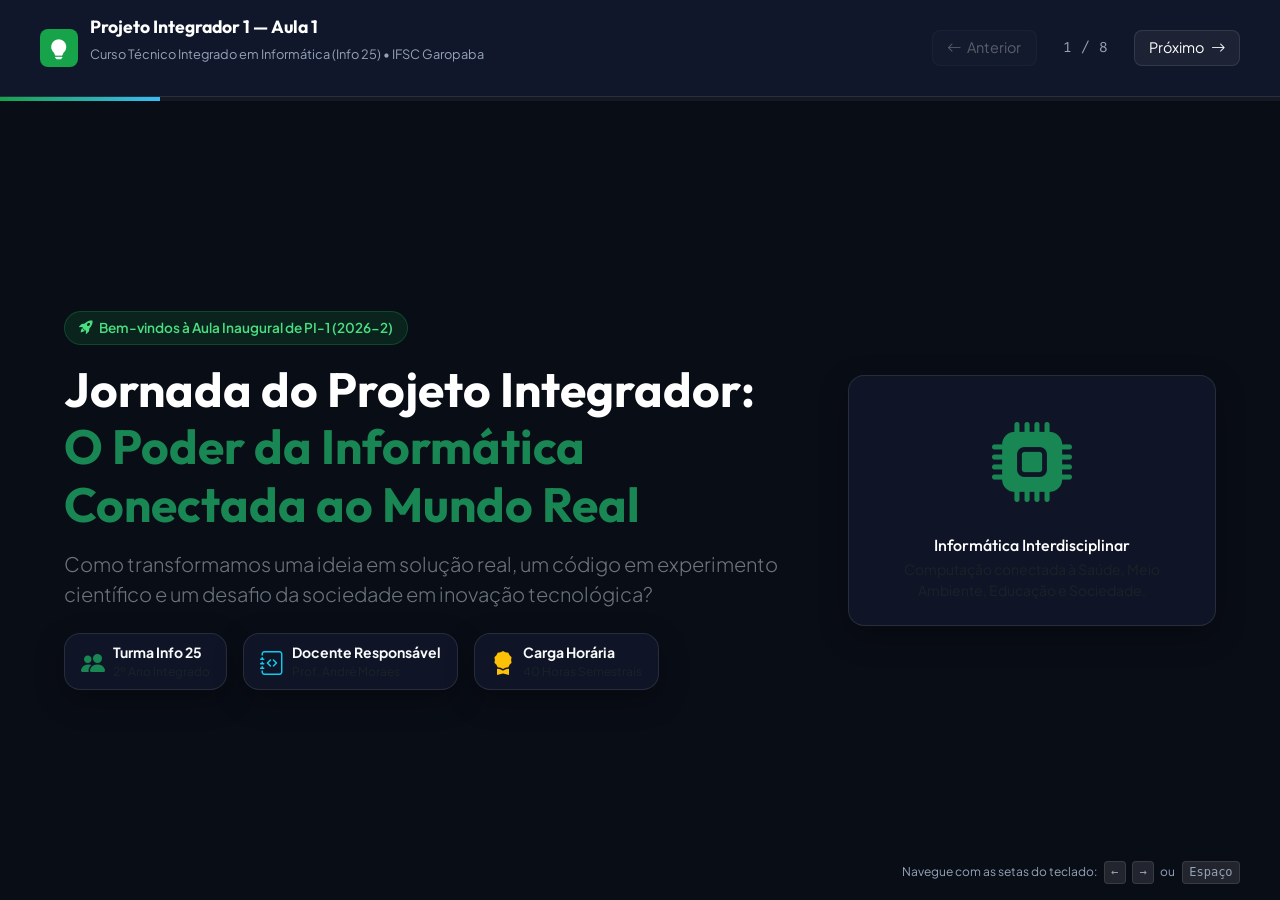
==== 2026-2/aula-1-introducao-pi1/index.html @ a05c40b2 "Adiciona slides interativos em HTML para a Aula 1 de Projeto Integrador 1 (Visão Geral -> Afunilamen" ====
<!DOCTYPE html>
<html lang="pt-BR">

<head>
  <meta charset="UTF-8">
  <meta name="viewport" content="width=device-width, initial-scale=1.0">
  <title>Aula 1: Jornada do Projeto Integrador 1 — Técnico em Informática (IFSC Garopaba)</title>

  <!-- Google Fonts -->
  <link rel="preconnect" href="https://fonts.googleapis.com">
  <link rel="preconnect" href="https://fonts.gstatic.com" crossorigin>
  <link href="https://fonts.googleapis.com/css2?family=Outfit:wght@400;500;600;700;800&family=Plus+Jakarta+Sans:wght@400;500;600;700&family=Fira+Code:wght@400;500;600&display=swap" rel="stylesheet">

  <!-- Bootstrap 5 CSS & Bootstrap Icons CDN -->
  <link href="https://cdn.jsdelivr.net/npm/bootstrap@5.3.3/dist/css/bootstrap.min.css" rel="stylesheet">
  <link rel="stylesheet" href="https://cdn.jsdelivr.net/npm/bootstrap-icons@1.11.3/font/bootstrap-icons.min.css">

  <style>
    :root {
      --ifsc-green: #16a34a;
      --ifsc-green-dark: #15803d;
      --bg-dark: #090d16;
      --bg-card: #131b2e;
      --bg-card-hover: #1c2742;
      --text-main: #f8fafc;
      --text-muted: #94a3b8;
      --border-color: rgba(255, 255, 255, 0.1);
      --accent-blue: #38bdf8;
      --accent-purple: #a855f7;
      --accent-amber: #f59e0b;
      --accent-emerald: #10b981;
      --accent-rose: #f43f5e;
      --radius-lg: 16px;
      --radius-md: 10px;
    }

    * {
      box-sizing: border-box;
      margin: 0;
      padding: 0;
    }

    body {
      font-family: 'Plus Jakarta Sans', sans-serif;
      background-color: var(--bg-dark);
      color: var(--text-main);
      overflow: hidden;
      height: 100vh;
      width: 100vw;
    }

    .font-outfit {
      font-family: 'Outfit', sans-serif;
    }

    .font-code {
      font-family: 'Fira Code', monospace;
    }

    .deck-container {
      position: relative;
      width: 100%;
      height: 100vh;
      display: flex;
      flex-direction: column;
    }

    /* HEADER FIXO */
    .app-header {
      display: flex;
      justify-content: space-between;
      align-items: center;
      padding: 1rem 2.5rem;
      background: rgba(19, 27, 46, 0.85);
      backdrop-filter: blur(12px);
      border-bottom: 1px solid var(--border-color);
      z-index: 100;
    }

    .brand-logo {
      display: flex;
      align-items: center;
      gap: 0.75rem;
    }

    .brand-logo .logo-icon {
      width: 38px;
      height: 38px;
      background: var(--ifsc-green);
      color: white;
      border-radius: 8px;
      display: flex;
      align-items: center;
      justify-content: center;
      font-size: 1.25rem;
    }

    .brand-title {
      font-size: 1.1rem;
      font-weight: 700;
      color: white;
    }

    .brand-subtitle {
      font-size: 0.8rem;
      color: var(--text-muted);
    }

    .deck-controls {
      display: flex;
      align-items: center;
      gap: 1rem;
    }

    .btn-nav {
      background: rgba(255, 255, 255, 0.05);
      border: 1px solid var(--border-color);
      color: white;
      padding: 0.4rem 0.9rem;
      border-radius: 8px;
      cursor: pointer;
      transition: all 0.2s ease;
      display: flex;
      align-items: center;
      gap: 0.4rem;
      font-size: 0.9rem;
    }

    .btn-nav:hover:not(:disabled) {
      background: var(--ifsc-green);
      border-color: var(--ifsc-green);
    }

    .btn-nav:disabled {
      opacity: 0.3;
      cursor: not-allowed;
    }

    .slide-counter {
      font-size: 0.9rem;
      color: var(--text-muted);
      min-width: 65px;
      text-align: center;
    }

    /* BARRA DE PROGRESSO */
    .progress-bar-container {
      width: 100%;
      height: 4px;
      background: rgba(255, 255, 255, 0.05);
    }

    .progress-bar-fill {
      height: 100%;
      background: linear-gradient(90deg, var(--ifsc-green), var(--accent-blue));
      width: 0%;
      transition: width 0.3s ease;
    }

    /* ÁREA DE SLIDES */
    .slides-wrapper {
      flex: 1;
      position: relative;
      overflow: hidden;
    }

    .slide {
      position: absolute;
      top: 0;
      left: 0;
      width: 100%;
      height: 100%;
      opacity: 0;
      visibility: hidden;
      transition: all 0.4s ease;
      transform: translateX(30px);
      padding: 2rem 4rem;
      display: flex;
      flex-direction: column;
      justify-content: center;
      overflow-y: auto;
    }

    .slide.active {
      opacity: 1;
      visibility: visible;
      transform: translateX(0);
    }

    /* CARDS & GLASSMORPHISM */
    .glass-card {
      background: rgba(19, 27, 46, 0.7);
      border: 1px solid var(--border-color);
      border-radius: var(--radius-lg);
      padding: 1.75rem;
      backdrop-filter: blur(10px);
      box-shadow: 0 10px 30px rgba(0, 0, 0, 0.3);
      transition: all 0.3s ease;
    }

    .glass-card:hover {
      border-color: rgba(255, 255, 255, 0.2);
      transform: translateY(-2px);
    }

    .badge-custom {
      background: rgba(22, 163, 74, 0.15);
      border: 1px solid rgba(22, 163, 74, 0.3);
      color: #4ade80;
      padding: 0.35rem 0.85rem;
      border-radius: 50px;
      font-size: 0.85rem;
      font-weight: 600;
      display: inline-flex;
      align-items: center;
      gap: 0.4rem;
    }

    /* ESTILOS DE INTERDISCIPLINARIDADE */
    .inter-card {
      border-left: 4px solid var(--accent-blue);
      background: var(--bg-card);
      border-radius: var(--radius-md);
      padding: 1.25rem;
      height: 100%;
    }

    .inter-card-health { border-left-color: var(--accent-rose); }
    .inter-card-agro { border-left-color: var(--accent-emerald); }
    .inter-card-games { border-left-color: var(--accent-purple); }
    .inter-card-cities { border-left-color: var(--accent-amber); }
    .inter-card-edu { border-left-color: var(--accent-blue); }

    /* TIMELINE DE PIPELINE */
    .pipeline-step {
      background: var(--bg-card);
      border: 1px solid var(--border-color);
      border-radius: var(--radius-md);
      padding: 1.25rem;
      position: relative;
      height: 100%;
    }

    .pipeline-number {
      width: 32px;
      height: 32px;
      border-radius: 50%;
      background: var(--ifsc-green);
      color: white;
      font-weight: 700;
      display: flex;
      align-items: center;
      justify-content: center;
      margin-bottom: 0.75rem;
    }

    /* FOOTER TECLADO */
    .keyboard-hint {
      position: absolute;
      bottom: 1rem;
      right: 2.5rem;
      font-size: 0.75rem;
      color: var(--text-muted);
      display: flex;
      align-items: center;
      gap: 0.4rem;
      z-index: 10;
    }

    .key-badge {
      background: rgba(255, 255, 255, 0.1);
      border: 1px solid var(--border-color);
      padding: 0.1rem 0.4rem;
      border-radius: 4px;
      font-family: monospace;
    }
  </style>
</head>

<body>

  <div class="deck-container">

    <!-- CABEÇALHO FIXO -->
    <header class="app-header">
      <div class="brand-logo">
        <div class="logo-icon">
          <i class="bi bi-lightbulb-fill"></i>
        </div>
        <div>
          <h1 class="brand-title font-outfit">Projeto Integrador 1 — Aula 1</h1>
          <p class="brand-subtitle">Curso Técnico Integrado em Informática (Info 25) • IFSC Garopaba</p>
        </div>
      </div>

      <div class="deck-controls">
        <button class="btn-nav" id="btn-prev" onclick="prevSlide()" disabled>
          <i class="bi bi-arrow-left"></i> Anterior
        </button>
        <span class="slide-counter font-code" id="slide-counter">1 / 8</span>
        <button class="btn-nav" id="btn-next" onclick="nextSlide()">
          Próximo <i class="bi bi-arrow-right"></i>
        </button>
      </div>
    </header>

    <!-- BARRA DE PROGRESSO DA APRESENTAÇÃO -->
    <div class="progress-bar-container">
      <div class="progress-bar-fill" id="progress-bar"></div>
    </div>

    <!-- ÁREA DE CONTEÚDO DOS SLIDES -->
    <main class="slides-wrapper">

      <!-- SLIDE 1: CAPA & VISÃO INSPIRADORA -->
      <section class="slide active" id="slide-1">
        <div class="row align-items-center">
          <div class="col-lg-8">
            <span class="badge-custom mb-3">
              <i class="bi bi-rocket-takeoff-fill"></i> Bem-vindos à Aula Inaugural de PI-1 (2026-2)
            </span>
            <h2 class="display-5 fw-bold font-outfit text-white mb-3">
              Jornada do Projeto Integrador: <br>
              <span class="text-success">O Poder da Informática Conectada ao Mundo Real</span>
            </h2>
            <p class="lead text-secondary mb-4">
              Como transformamos uma ideia em solução real, um código em experimento científico e um desafio da sociedade em inovação tecnológica?
            </p>

            <div class="d-flex gap-3 flex-wrap">
              <div class="glass-card py-2 px-3 d-flex align-items-center gap-2">
                <i class="bi bi-people-fill text-success fs-4"></i>
                <div>
                  <div class="fw-bold small">Turma Info 25</div>
                  <div class="text-muted extra-small" style="font-size: 0.75rem;">2º Ano Integrado</div>
                </div>
              </div>
              <div class="glass-card py-2 px-3 d-flex align-items-center gap-2">
                <i class="bi bi-journal-code text-info fs-4"></i>
                <div>
                  <div class="fw-bold small">Docente Responsável</div>
                  <div class="text-muted extra-small" style="font-size: 0.75rem;">Prof. André Moraes</div>
                </div>
              </div>
              <div class="glass-card py-2 px-3 d-flex align-items-center gap-2">
                <i class="bi bi-award-fill text-warning fs-4"></i>
                <div>
                  <div class="fw-bold small">Carga Horária</div>
                  <div class="text-muted extra-small" style="font-size: 0.75rem;">40 Horas Semestrais</div>
                </div>
              </div>
            </div>
          </div>
          <div class="col-lg-4 text-center d-none d-lg-block">
            <div class="glass-card p-4 text-center">
              <i class="bi bi-cpu-fill text-success" style="font-size: 5rem;"></i>
              <h3 class="h6 font-outfit text-white mt-3 mb-1">Informática Interdisciplinar</h3>
              <p class="text-muted small mb-0">Computação conectada à Saúde, Meio Ambiente, Educação e Sociedade.</p>
            </div>
          </div>
        </div>
      </section>

      <!-- SLIDE 2: O MAPA DA MINA (VISÃO GERAL PANORÂMICA) -->
      <section class="slide" id="slide-2">
        <div class="mb-4">
          <span class="badge-custom mb-2">
            <i class="bi bi-map-fill"></i> Visão Panorâmica do Semestre
          </span>
          <h2 class="h3 fw-bold font-outfit text-white">O Mapa da Mina: As 4 Etapas da Nossa Jornada</h2>
          <p class="text-secondary small">Uma visão geral de como seu projeto nascerá, evoluirá e será apresentado ao final do semestre.</p>
        </div>

        <div class="row g-3">
          <div class="col-md-3">
            <div class="pipeline-step">
              <div class="pipeline-number">1</div>
              <h3 class="h6 font-outfit text-success fw-bold">Problema \& Ideia</h3>
              <p class="text-secondary extra-small mb-0" style="font-size: 0.8rem;">
                Identificar uma dor real da sociedade ou comunidade. Formular a pergunta de pesquisa e o Diário de Bordo.
              </p>
            </div>
          </div>
          <div class="col-md-3">
            <div class="pipeline-step">
              <div class="pipeline-number" style="background: var(--accent-blue);">2</div>
              <h3 class="h6 font-outfit text-info fw-bold">Planejamento \& Prototipação</h3>
              <p class="text-secondary extra-small mb-0" style="font-size: 0.8rem;">
                Criar a EAP (WBS), cronograma no Gantt, quadro Kanban (Trello/GitHub) e desenhar as telas no Figma.
              </p>
            </div>
          </div>
          <div class="col-md-3">
            <div class="pipeline-step">
              <div class="pipeline-number" style="background: var(--accent-purple);">3</div>
              <h3 class="h6 font-outfit text-purple fw-bold" style="color: var(--accent-purple);">Código \& Versionamento</h3>
              <p class="text-secondary extra-small mb-0" style="font-size: 0.8rem;">
                Codificar com Git e GitHub em equipe, versionando a produção e publicando a página no GitHub Pages.
              </p>
            </div>
          </div>
          <div class="col-md-3">
            <div class="pipeline-step">
              <div class="pipeline-number" style="background: var(--accent-amber);">4</div>
              <h3 class="h6 font-outfit text-warning fw-bold">Experimento \& Artigo SBC</h3>
              <p class="text-secondary extra-small mb-0" style="font-size: 0.8rem;">
                Executar testes empíricos, tabular dados, escrever o Artigo Científico e submeter ao evento acadêmico (SEPE).
              </p>
            </div>
          </div>
        </div>
      </section>

      <!-- SLIDE 3: O SUPERPODER DA INFORMÁTICA (CONEXÃO INTERDISCIPLINAR LÚDICA) -->
      <section class="slide" id="slide-3">
        <div class="mb-3">
          <span class="badge-custom mb-2">
            <i class="bi bi-controller"></i> Conexões Interdisciplinares
          </span>
          <h2 class="h3 fw-bold font-outfit text-white">O "Superpoder" da Informática: Conectando Áreas</h2>
          <p class="text-secondary small">A informática não existe isolada. Ela é o motor que resolve problemas em todas as ciências!</p>
        </div>

        <div class="row g-3">
          <div class="col-md-4">
            <div class="inter-card inter-card-health">
              <div class="d-flex align-items-center gap-2 mb-2">
                <i class="bi bi-heart-pulse-fill text-danger fs-4"></i>
                <h3 class="h6 font-outfit fw-bold text-white mb-0">TI + Saúde \& Medicina</h3>
              </div>
              <p class="text-secondary extra-small mb-0" style="font-size: 0.8rem;">
                Algoritmos que detectam sintomas, relógios inteligentes monitorando batimentos e plataformas de auxílio a pacientes.
              </p>
            </div>
          </div>

          <div class="col-md-4">
            <div class="inter-card inter-card-agro">
              <div class="d-flex align-items-center gap-2 mb-2">
                <i class="bi bi-tree-fill text-success fs-4"></i>
                <h3 class="h6 font-outfit fw-bold text-white mb-0">TI + Meio Ambiente \& Agro</h3>
              </div>
              <p class="text-secondary extra-small mb-0" style="font-size: 0.8rem;">
                Sensores de umidade no solo, monitoramento de queimadas por satélite e irrigação automatizada em hortas comunitárias.
              </p>
            </div>
          </div>

          <div class="col-md-4">
            <div class="inter-card inter-card-games">
              <div class="d-flex align-items-center gap-2 mb-2">
                <i class="bi bi-palette-fill text-purple fs-4" style="color: var(--accent-purple);"></i>
                <h3 class="h6 font-outfit fw-bold text-white mb-0">TI + Arte, Jogos \& Cultura</h3>
              </div>
              <p class="text-secondary extra-small mb-0" style="font-size: 0.8rem;">
                Jogos educativos sobre história local, geradores de música procedural e museus virtuais com realidade aumentada.
              </p>
            </div>
          </div>

          <div class="col-md-6">
            <div class="inter-card inter-card-cities">
              <div class="d-flex align-items-center gap-2 mb-2">
                <i class="bi bi-buildings-fill text-warning fs-4"></i>
                <h3 class="h6 font-outfit fw-bold text-white mb-0">TI + Cidades Inteligentes \& Mobilidade</h3>
              </div>
              <p class="text-secondary extra-small mb-0" style="font-size: 0.8rem;">
                Monitoramento de linhas de ônibus em tempo real, rotas otimizadas para coleta de lixo e gestão inteligente de trânsito.
              </p>
            </div>
          </div>

          <div class="col-md-6">
            <div class="inter-card inter-card-edu">
              <div class="d-flex align-items-center gap-2 mb-2">
                <i class="bi bi-person-wheelchair text-info fs-4"></i>
                <h3 class="h6 font-outfit fw-bold text-white mb-0">TI + Inclusão Social \& Acessibilidade</h3>
              </div>
              <p class="text-secondary extra-small mb-0" style="font-size: 0.8rem;">
                Tecnologias assistivas para pessoas com deficiência visual/auditiva, leitor de telas inteligentes e teclados adaptados.
              </p>
            </div>
          </div>
        </div>
      </section>

      <!-- SLIDE 4: AFUNILANDO: O QUE É UM PROJETO? -->
      <section class="slide" id="slide-4">
        <div class="mb-4">
          <span class="badge-custom mb-2">
            <i class="bi bi-funnel-fill"></i> Afunilando Conceitos
          </span>
          <h2 class="h3 fw-bold font-outfit text-white">O que é um "Projeto" de Fato?</h2>
          <p class="text-secondary small">A diferença entre "fazer uma gambiarra rápida" e construir Engenharia com Método Científico.</p>
        </div>

        <div class="row g-4">
          <div class="col-md-6">
            <div class="glass-card border-danger h-100">
              <div class="d-flex align-items-center gap-2 text-danger mb-3">
                <i class="bi bi-x-circle-fill fs-3"></i>
                <h3 class="h6 font-outfit fw-bold mb-0">O que NÃO é um Projeto de PI-1:</h3>
              </div>
              <ul class="text-secondary small ps-3 mb-0">
                <li class="mb-2">Apenas escrever linhas de código sem saber para quem serve.</li>
                <li class="mb-2">Começar a programar no primeiro dia sem planejamento visual.</li>
                <li class="mb-2">Guardar o código apenas no pendrive pessoal sem versionamento.</li>
                <li class="mb-0">Não testar com pessoas nem registrar resultados empíricos.</li>
              </ul>
            </div>
          </div>

          <div class="col-md-6">
            <div class="glass-card border-success h-100">
              <div class="d-flex align-items-center gap-2 text-success mb-3">
                <i class="bi bi-check-circle-fill fs-3"></i>
                <h3 class="h6 font-outfit fw-bold mb-0">O que É um Projeto Integrador Completo:</h3>
              </div>
              <ul class="text-secondary small ps-3 mb-0">
                <li class="mb-2">Resolver um <strong>problema real e identificado</strong> da sociedade.</li>
                <li class="mb-2">Desenhar a arquitetura, prototipar telas e planejar no Kanban.</li>
                <li class="mb-2">Versionar em equipe no Git/GitHub com histórico transparente.</li>
                <li class="mb-0">Medir os resultados, redigir o Artigo Científico e publicar no SEPE!</li>
              </ul>
            </div>
          </div>
        </div>
      </section>

      <!-- SLIDE 5: OS 4 PILARES DO NOSSO SEMESTRE -->
      <section class="slide" id="slide-5">
        <div class="mb-3">
          <span class="badge-custom mb-2">
            <i class="bi bi-columns-gap"></i> Estrutura da UC
          </span>
          <h2 class="h3 fw-bold font-outfit text-white">Os 4 Pilares da Disciplina de PI-1</h2>
          <p class="text-secondary small">Nossa fórmula para conduzir os trabalhos do início ao fim com tranquilidade.</p>
        </div>

        <div class="row g-3">
          <div class="col-md-6">
            <div class="glass-card d-flex gap-3">
              <div class="p-3 bg-success bg-opacity-20 rounded-3 text-success fs-3 d-flex align-items-center justify-content-center" style="width: 54px; height: 54px;">
                <i class="bi bi-journal-bookmark-fill"></i>
              </div>
              <div>
                <h3 class="h6 font-outfit text-white fw-bold mb-1">Pilar 1: Gestão \& Método Científico</h3>
                <p class="text-secondary extra-small mb-0" style="font-size: 0.8rem;">
                  Formulação da pergunta-problema, hipóteses, diário de bordo digital e registro sistemático das produções.
                </p>
              </div>
            </div>
          </div>

          <div class="col-md-6">
            <div class="glass-card d-flex gap-3">
              <div class="p-3 bg-info bg-opacity-20 rounded-3 text-info fs-3 d-flex align-items-center justify-content-center" style="width: 54px; height: 54px;">
                <i class="bi bi-diagram-3-fill"></i>
              </div>
              <div>
                <h3 class="h6 font-outfit text-white fw-bold mb-1">Pilar 2: Planejamento \& Modelagem Visual</h3>
                <p class="text-secondary extra-small mb-0" style="font-size: 0.8rem;">
                  WBS/EAP, cronograma no Gantt, quadro Kanban no GitHub Projects e prototipação de wireframes no Figma.
                </p>
              </div>
            </div>
          </div>

          <div class="col-md-6">
            <div class="glass-card d-flex gap-3">
              <div class="p-3 bg-purple bg-opacity-20 rounded-3 text-purple fs-3 d-flex align-items-center justify-content-center" style="width: 54px; height: 54px; color: var(--accent-purple);">
                <i class="bi bi-git"></i>
              </div>
              <div>
                <h3 class="h6 font-outfit text-white fw-bold mb-1">Pilar 3: Versionamento \& Controle de Código</h3>
                <p class="text-secondary extra-small mb-0" style="font-size: 0.8rem;">
                  Git fundamental, fluxo de branches em equipe, repositório no GitHub e publicação viva no GitHub Pages.
                </p>
              </div>
            </div>
          </div>

          <div class="col-md-6">
            <div class="glass-card d-flex gap-3">
              <div class="p-3 bg-warning bg-opacity-20 rounded-3 text-warning fs-3 d-flex align-items-center justify-content-center" style="width: 54px; height: 54px;">
                <i class="bi bi-file-earmark-pdf-fill"></i>
              </div>
              <div>
                <h3 class="h6 font-outfit text-white fw-bold mb-1">Pilar 4: Checkpoints \& Artigo Científico</h3>
                <p class="text-secondary extra-small mb-0" style="font-size: 0.8rem;">
                  Desenvolvimento por checkpoints (1, 2 e 3), testes empíricos, escrita no modelo SBC/IFSC e submissão ao SEPE.
                </p>
              </div>
            </div>
          </div>
        </div>
      </section>

      <!-- SLIDE 6: A ARTE DE IDENTIFICAR UM BOM PROBLEMA -->
      <section class="slide" id="slide-6">
        <div class="mb-4">
          <span class="badge-custom mb-2">
            <i class="bi bi-search"></i> Primeiro Conceito Prático
          </span>
          <h2 class="h3 fw-bold font-outfit text-white">A Arte de Identificar um Bom Problema Real</h2>
          <p class="text-secondary small">Como transformar uma insatisfação do dia a dia em um projeto de tecnologia significativo?</p>
        </div>

        <div class="row g-4 align-items-center">
          <div class="col-md-7">
            <div class="glass-card">
              <h3 class="h6 font-outfit text-success fw-bold mb-3">A Fórmula da Pergunta-Problema:</h3>
              <div class="p-3 rounded-3 mb-3 font-code text-info" style="background: rgba(0,0,0,0.5); font-size: 0.85rem;">
                "Como a <span class="text-warning">[SOLUÇÃO TECNOLÓGICA]</span> pode ajudar <span class="text-success">[PÚBLICO-ALVO]</span> a resolver <span class="text-rose" style="color: var(--accent-rose);">[PROBLEMA ESPECÍFICO]</span> no contexto de <span class="text-white">[CIDADE / ESCOLA / ÁREA]</span>?"
              </div>
              
              <h4 class="h6 font-outfit text-white fw-bold mb-2">Exemplo Prático:</h4>
              <p class="text-secondary small mb-0">
                <em>"Como uma <strong>planta web interativa de reciclagem</strong> pode ajudar <strong>moradores de Garopaba</strong> a descartar <strong>lixo eletrônico corretamente</strong> nas associações do município?"</em>
              </p>
            </div>
          </div>

          <div class="col-md-5">
            <div class="glass-card">
              <h3 class="h6 font-outfit text-warning fw-bold mb-2">Perguntas de Filtro:</h3>
              <ul class="text-secondary extra-small ps-3 mb-0" style="font-size: 0.8rem;">
                <li class="mb-2">O problema realmente afeta pessoas reais?</li>
                <li class="mb-2">É viável desenvolver um protótipo durante o semestre?</li>
                <li class="mb-2">Conseguimos testar o protótipo com os usuários?</li>
                <li class="mb-0">Dá para extrair dados e escrever um artigo sobre isso?</li>
              </ul>
            </div>
          </div>
        </div>
      </section>

      <!-- SLIDE 7: FERRAMENTAS DA NOSSA JORNADA -->
      <section class="slide" id="slide-7">
        <div class="mb-4">
          <span class="badge-custom mb-2">
            <i class="bi bi-tools"></i> Nosso Kit de Ferramentas
          </span>
          <h2 class="h3 fw-bold font-outfit text-white">Nosso "Kit de Sobrevivência" Tecnológico</h2>
          <p class="text-secondary small">As ferramentas profissionais que usaremos ao longo de todo o semestre.</p>
        </div>

        <div class="row g-3">
          <div class="col-md-3">
            <div class="glass-card text-center p-3">
              <i class="bi bi-github text-white display-5 mb-2"></i>
              <h3 class="h6 font-outfit text-white fw-bold">GitHub \& Projects</h3>
              <p class="text-secondary extra-small mb-0" style="font-size: 0.78rem;">
                Repositório oficial da equipe, histórico de código e quadro Kanban de tarefas.
              </p>
            </div>
          </div>

          <div class="col-md-3">
            <div class="glass-card text-center p-3">
              <i class="bi bi-file-earmark-tex-fill text-info display-5 mb-2"></i>
              <h3 class="h6 font-outfit text-white fw-bold">Overleaf (LaTeX)</h3>
              <p class="text-secondary extra-small mb-0" style="font-size: 0.78rem;">
                Editor online em nuvem para escrita do Artigo Científico no padrão oficial da SBC.
              </p>
            </div>
          </div>

          <div class="col-md-3">
            <div class="glass-card text-center p-3">
              <i class="bi bi-kanban-fill text-warning display-5 mb-2"></i>
              <h3 class="h6 font-outfit text-white fw-bold">Figma / Wireframes</h3>
              <p class="text-secondary extra-small mb-0" style="font-size: 0.78rem;">
                Ferramenta para prototipação visual de telas e experiência do usuário (UI/UX).
              </p>
            </div>
          </div>

          <div class="col-md-3">
            <div class="glass-card text-center p-3">
              <i class="bi bi-journal-text text-success display-5 mb-2"></i>
              <h3 class="h6 font-outfit text-white fw-bold">Diário de Bordo</h3>
              <p class="text-secondary extra-small mb-0" style="font-size: 0.78rem;">
                Registro semanal das reuniões, decisões da equipe e avanços no projeto.
              </p>
            </div>
          </div>
        </div>
      </section>

      <!-- SLIDE 8: PRIMEIRO DESAFIO PRÁTICO (DINÂMICA DA AULA) -->
      <section class="slide" id="slide-8">
        <div class="mb-4 text-center">
          <span class="badge-custom mb-2">
            <i class="bi bi-flag-fill"></i> Atividade Prática da Aula 1
          </span>
          <h2 class="h3 fw-bold font-outfit text-white">Desafio Prático Inicial: Formação de Equipes \& Brainstorming</h2>
          <p class="text-secondary small">Colocando a mão na massa hoje mesmo no laboratório!</p>
        </div>

        <div class="row justify-content-center">
          <div class="col-lg-10">
            <div class="glass-card border-success p-4">
              <div class="row g-4">
                <div class="col-md-4">
                  <div class="d-flex align-items-center gap-2 mb-2 text-success">
                    <i class="bi bi-1-circle-fill fs-4"></i>
                    <h3 class="h6 font-outfit fw-bold mb-0">Passo 1: Equipes</h3>
                  </div>
                  <p class="text-secondary extra-small mb-0" style="font-size: 0.82rem;">
                    Forme sua equipe de trabalho para o semestre (grupos de 3 a 4 estudantes da Turma Info 25).
                  </p>
                </div>

                <div class="col-md-4">
                  <div class="d-flex align-items-center gap-2 mb-2 text-info">
                    <i class="bi bi-2-circle-fill fs-4"></i>
                    <h3 class="h6 font-outfit fw-bold mb-0">Passo 2: 3 Ideias</h3>
                  </div>
                  <p class="text-secondary extra-small mb-0" style="font-size: 0.82rem;">
                    Discuta e proponha <strong>3 ideias de problemas reais</strong> conectando Informática com Saúde, Meio Ambiente, Educação ou Sociedade.
                  </p>
                </div>

                <div class="col-md-4">
                  <div class="d-flex align-items-center gap-2 mb-2 text-warning">
                    <i class="bi bi-3-circle-fill fs-4"></i>
                    <h3 class="h6 font-outfit fw-bold mb-0">Passo 3: Registro</h3>
                  </div>
                  <p class="text-secondary extra-small mb-0" style="font-size: 0.82rem;">
                    Crie o repositório da equipe no GitHub e faça o primeiro registro das 3 ideias no Diário de Bordo!
                  </p>
                </div>
              </div>
            </div>
          </div>
        </div>
      </section>

    </main>

    <!-- HINT TECLADO -->
    <div class="keyboard-hint">
      Navegue com as setas do teclado: <span class="key-badge">←</span> <span class="key-badge">→</span> ou <span class="key-badge">Espaço</span>
    </div>

  </div>

  <script>
    let currentSlide = 0;
    const slides = document.querySelectorAll('.slide');
    const totalSlides = slides.length;
    const slideCounter = document.getElementById('slide-counter');
    const progressBar = document.getElementById('progress-bar');
    const btnPrev = document.getElementById('btn-prev');
    const btnNext = document.getElementById('btn-next');

    function updateSlide() {
      slides.forEach((slide, index) => {
        if (index === currentSlide) {
          slide.classList.add('active');
        } else {
          slide.classList.remove('active');
        }
      });

      slideCounter.textContent = `${currentSlide + 1} / ${totalSlides}`;
      const progressPercent = ((currentSlide + 1) / totalSlides) * 100;
      progressBar.style.width = `${progressPercent}%`;

      btnPrev.disabled = (currentSlide === 0);
      btnNext.disabled = (currentSlide === totalSlides - 1);
    }

    function nextSlide() {
      if (currentSlide < totalSlides - 1) {
        currentSlide++;
        updateSlide();
      }
    }

    function prevSlide() {
      if (currentSlide > 0) {
        currentSlide--;
        updateSlide();
      }
    }

    // NAVEGAÇÃO POR TECLADO
    document.addEventListener('keydown', (e) => {
      if (e.key === 'ArrowRight' || e.key === ' ') {
        e.preventDefault();
        nextSlide();
      } else if (e.key === 'ArrowLeft') {
        e.preventDefault();
        prevSlide();
      }
    });

    // INICIALIZAÇÃO
    updateSlide();
  </script>

</body>

</html>
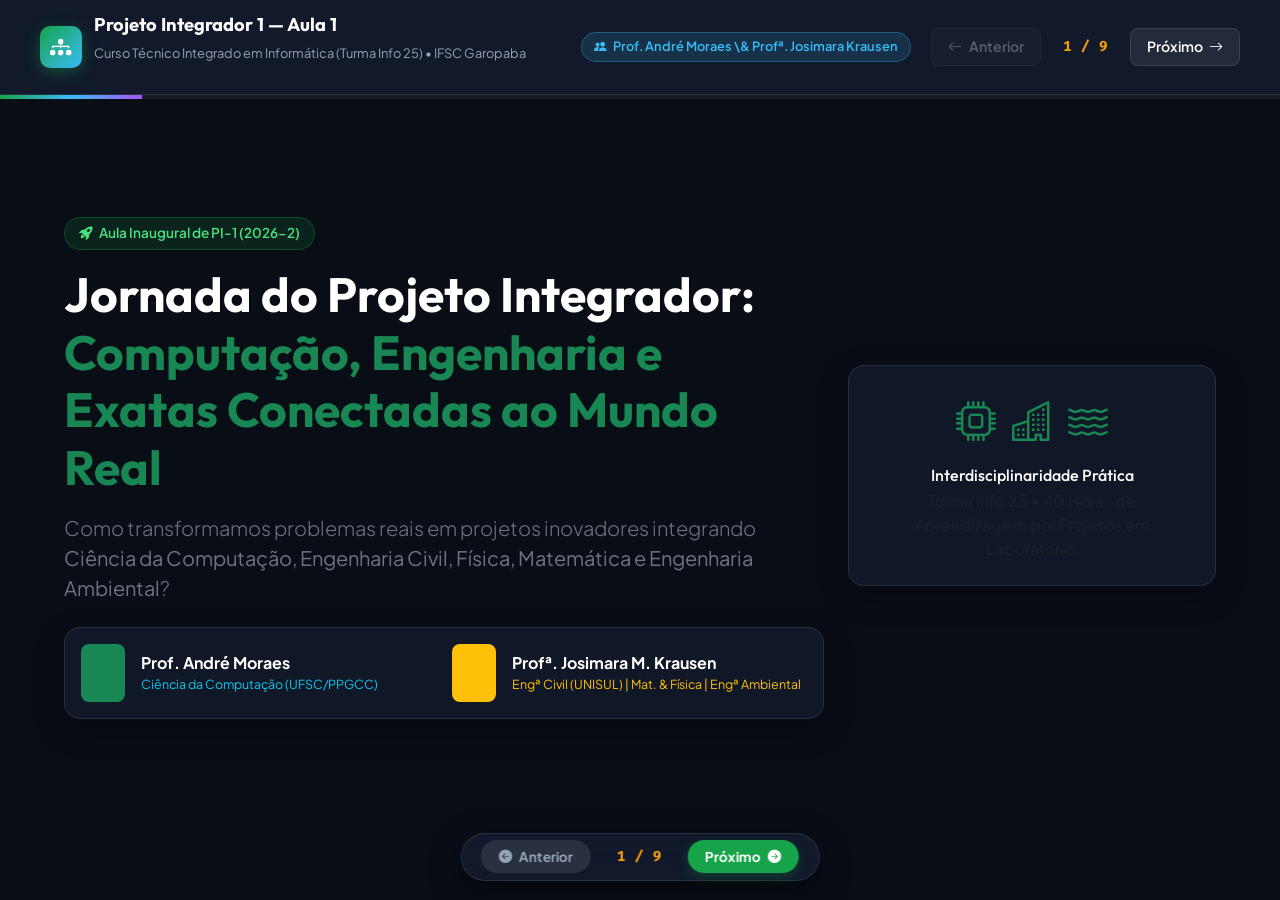
==== commit 895bc6e7: "Inclui Profª. Josimara Krausen, adiciona botões inferiores flutuantes de navegação nos slides e expa" ====
--- a/2026-2/aula-1-introducao-pi1/index.html
+++ b/2026-2/aula-1-introducao-pi1/index.html
@@ -30,6 +30,7 @@
       --accent-amber: #f59e0b;
       --accent-emerald: #10b981;
       --accent-rose: #f43f5e;
+      --accent-cyan: #06b6d4;
       --radius-lg: 16px;
       --radius-md: 10px;
     }
@@ -70,8 +71,8 @@
       display: flex;
       justify-content: space-between;
       align-items: center;
-      padding: 1rem 2.5rem;
-      background: rgba(19, 27, 46, 0.85);
+      padding: 0.9rem 2.5rem;
+      background: rgba(19, 27, 46, 0.9);
       backdrop-filter: blur(12px);
       border-bottom: 1px solid var(--border-color);
       z-index: 100;
@@ -84,19 +85,20 @@
     }
 
     .brand-logo .logo-icon {
-      width: 38px;
-      height: 38px;
-      background: var(--ifsc-green);
+      width: 42px;
+      height: 42px;
+      background: linear-gradient(135deg, var(--ifsc-green), var(--accent-blue));
       color: white;
-      border-radius: 8px;
+      border-radius: 10px;
       display: flex;
       align-items: center;
       justify-content: center;
-      font-size: 1.25rem;
+      font-size: 1.35rem;
+      box-shadow: 0 4px 15px rgba(22, 163, 74, 0.4);
     }
 
     .brand-title {
-      font-size: 1.1rem;
+      font-size: 1.15rem;
       font-weight: 700;
       color: white;
     }
@@ -109,26 +111,28 @@
     .deck-controls {
       display: flex;
       align-items: center;
-      gap: 1rem;
+      gap: 0.75rem;
     }
 
     .btn-nav {
-      background: rgba(255, 255, 255, 0.05);
+      background: rgba(255, 255, 255, 0.08);
       border: 1px solid var(--border-color);
       color: white;
-      padding: 0.4rem 0.9rem;
+      padding: 0.45rem 1rem;
       border-radius: 8px;
       cursor: pointer;
       transition: all 0.2s ease;
       display: flex;
       align-items: center;
       gap: 0.4rem;
-      font-size: 0.9rem;
+      font-size: 0.88rem;
+      font-weight: 600;
     }
 
     .btn-nav:hover:not(:disabled) {
       background: var(--ifsc-green);
       border-color: var(--ifsc-green);
+      box-shadow: 0 4px 12px rgba(22, 163, 74, 0.3);
     }
 
     .btn-nav:disabled {
@@ -138,9 +142,10 @@
 
     .slide-counter {
       font-size: 0.9rem;
-      color: var(--text-muted);
+      color: var(--accent-amber);
       min-width: 65px;
       text-align: center;
+      font-weight: 700;
     }
 
     /* BARRA DE PROGRESSO */
@@ -152,7 +157,7 @@
 
     .progress-bar-fill {
       height: 100%;
-      background: linear-gradient(90deg, var(--ifsc-green), var(--accent-blue));
+      background: linear-gradient(90deg, var(--ifsc-green), var(--accent-blue), var(--accent-purple));
       width: 0%;
       transition: width 0.3s ease;
     }
@@ -174,7 +179,7 @@
       visibility: hidden;
       transition: all 0.4s ease;
       transform: translateX(30px);
-      padding: 2rem 4rem;
+      padding: 2rem 4rem 5rem 4rem;
       display: flex;
       flex-direction: column;
       justify-content: center;
@@ -189,17 +194,17 @@
 
     /* CARDS & GLASSMORPHISM */
     .glass-card {
-      background: rgba(19, 27, 46, 0.7);
+      background: rgba(19, 27, 46, 0.75);
       border: 1px solid var(--border-color);
       border-radius: var(--radius-lg);
-      padding: 1.75rem;
+      padding: 1.5rem;
       backdrop-filter: blur(10px);
       box-shadow: 0 10px 30px rgba(0, 0, 0, 0.3);
       transition: all 0.3s ease;
     }
 
     .glass-card:hover {
-      border-color: rgba(255, 255, 255, 0.2);
+      border-color: rgba(255, 255, 255, 0.25);
       transform: translateY(-2px);
     }
 
@@ -216,20 +221,81 @@
       gap: 0.4rem;
     }
 
-    /* ESTILOS DE INTERDISCIPLINARIDADE */
+    .badge-docente {
+      background: rgba(56, 189, 248, 0.15);
+      border: 1px solid rgba(56, 189, 248, 0.3);
+      color: var(--accent-blue);
+      padding: 0.3rem 0.75rem;
+      border-radius: 50px;
+      font-size: 0.8rem;
+      font-weight: 600;
+    }
+
+    /* CARDS INTERDISCIPLINARES ILUSTRADOS */
     .inter-card {
+      background: var(--bg-card);
+      border: 1px solid var(--border-color);
       border-left: 4px solid var(--accent-blue);
-      background: var(--bg-card);
       border-radius: var(--radius-md);
-      padding: 1.25rem;
+      padding: 1.2rem;
       height: 100%;
-    }
-
-    .inter-card-health { border-left-color: var(--accent-rose); }
-    .inter-card-agro { border-left-color: var(--accent-emerald); }
-    .inter-card-games { border-left-color: var(--accent-purple); }
-    .inter-card-cities { border-left-color: var(--accent-amber); }
-    .inter-card-edu { border-left-color: var(--accent-blue); }
+      transition: all 0.3s ease;
+    }
+
+    .inter-card:hover {
+      box-shadow: 0 8px 25px rgba(0,0,0,0.5);
+    }
+
+    .inter-card-civil { border-left-color: var(--accent-amber); }
+    .inter-card-math { border-left-color: var(--accent-purple); }
+    .inter-card-physics { border-left-color: var(--accent-cyan); }
+    .inter-card-env { border-left-color: var(--accent-emerald); }
+
+    /* BARRA FLUTUANTE INFERIOR COM BOTÕES VISUAIS */
+    .floating-bottom-bar {
+      position: absolute;
+      bottom: 1.2rem;
+      left: 50%;
+      transform: translateX(-50%);
+      background: rgba(19, 27, 46, 0.92);
+      border: 1px solid var(--border-color);
+      backdrop-filter: blur(16px);
+      border-radius: 50px;
+      padding: 0.4rem 1.2rem;
+      display: flex;
+      align-items: center;
+      gap: 1rem;
+      box-shadow: 0 10px 30px rgba(0,0,0,0.5);
+      z-index: 100;
+    }
+
+    .btn-slide-nav {
+      background: var(--ifsc-green);
+      color: white;
+      border: none;
+      padding: 0.4rem 1.1rem;
+      border-radius: 50px;
+      font-size: 0.85rem;
+      font-weight: 700;
+      cursor: pointer;
+      display: flex;
+      align-items: center;
+      gap: 0.4rem;
+      transition: all 0.2s ease;
+      box-shadow: 0 4px 12px rgba(22, 163, 74, 0.3);
+    }
+
+    .btn-slide-nav:hover:not(:disabled) {
+      background: #15803d;
+      transform: scale(1.04);
+    }
+
+    .btn-slide-nav:disabled {
+      background: rgba(255, 255, 255, 0.1);
+      color: var(--text-muted);
+      cursor: not-allowed;
+      box-shadow: none;
+    }
 
     /* TIMELINE DE PIPELINE */
     .pipeline-step {
@@ -253,27 +319,6 @@
       justify-content: center;
       margin-bottom: 0.75rem;
     }
-
-    /* FOOTER TECLADO */
-    .keyboard-hint {
-      position: absolute;
-      bottom: 1rem;
-      right: 2.5rem;
-      font-size: 0.75rem;
-      color: var(--text-muted);
-      display: flex;
-      align-items: center;
-      gap: 0.4rem;
-      z-index: 10;
-    }
-
-    .key-badge {
-      background: rgba(255, 255, 255, 0.1);
-      border: 1px solid var(--border-color);
-      padding: 0.1rem 0.4rem;
-      border-radius: 4px;
-      font-family: monospace;
-    }
   </style>
 </head>
 
@@ -285,19 +330,22 @@
     <header class="app-header">
       <div class="brand-logo">
         <div class="logo-icon">
-          <i class="bi bi-lightbulb-fill"></i>
+          <i class="bi bi-diagram-3-fill"></i>
         </div>
         <div>
           <h1 class="brand-title font-outfit">Projeto Integrador 1 — Aula 1</h1>
-          <p class="brand-subtitle">Curso Técnico Integrado em Informática (Info 25) • IFSC Garopaba</p>
+          <p class="brand-subtitle">Curso Técnico Integrado em Informática (Turma Info 25) • IFSC Garopaba</p>
         </div>
       </div>
 
       <div class="deck-controls">
+        <span class="badge-docente me-2 d-none d-md-inline-block">
+          <i class="bi bi-people-fill me-1"></i> Prof. André Moraes \& Profª. Josimara Krausen
+        </span>
         <button class="btn-nav" id="btn-prev" onclick="prevSlide()" disabled>
           <i class="bi bi-arrow-left"></i> Anterior
         </button>
-        <span class="slide-counter font-code" id="slide-counter">1 / 8</span>
+        <span class="slide-counter font-code" id="slide-counter">1 / 9</span>
         <button class="btn-nav" id="btn-next" onclick="nextSlide()">
           Próximo <i class="bi bi-arrow-right"></i>
         </button>
@@ -312,50 +360,60 @@
     <!-- ÁREA DE CONTEÚDO DOS SLIDES -->
     <main class="slides-wrapper">
 
-      <!-- SLIDE 1: CAPA & VISÃO INSPIRADORA -->
+      <!-- SLIDE 1: CAPA IMPACTANTE & CORPO DOCENTE -->
       <section class="slide active" id="slide-1">
         <div class="row align-items-center">
           <div class="col-lg-8">
             <span class="badge-custom mb-3">
-              <i class="bi bi-rocket-takeoff-fill"></i> Bem-vindos à Aula Inaugural de PI-1 (2026-2)
+              <i class="bi bi-rocket-takeoff-fill"></i> Aula Inaugural de PI-1 (2026-2)
             </span>
             <h2 class="display-5 fw-bold font-outfit text-white mb-3">
               Jornada do Projeto Integrador: <br>
-              <span class="text-success">O Poder da Informática Conectada ao Mundo Real</span>
+              <span class="text-success">Computação, Engenharia e Exatas Conectadas ao Mundo Real</span>
             </h2>
             <p class="lead text-secondary mb-4">
-              Como transformamos uma ideia em solução real, um código em experimento científico e um desafio da sociedade em inovação tecnológica?
+              Como transformamos problemas reais em projetos inovadores integrando <strong>Ciência da Computação, Engenharia Civil, Física, Matemática e Engenharia Ambiental</strong>?
             </p>
 
-            <div class="d-flex gap-3 flex-wrap">
-              <div class="glass-card py-2 px-3 d-flex align-items-center gap-2">
-                <i class="bi bi-people-fill text-success fs-4"></i>
-                <div>
-                  <div class="fw-bold small">Turma Info 25</div>
-                  <div class="text-muted extra-small" style="font-size: 0.75rem;">2º Ano Integrado</div>
+            <!-- CARD CORPO DOCENTE -->
+            <div class="glass-card p-3 mb-3">
+              <div class="row g-3">
+                <div class="col-md-6">
+                  <div class="d-flex align-items-center gap-3">
+                    <div class="p-2 bg-success bg-opacity-20 rounded-3 text-success fs-3">
+                      <i class="bi bi-code-slash"></i>
+                    </div>
+                    <div>
+                      <div class="fw-bold text-white">Prof. André Moraes</div>
+                      <div class="text-info extra-small" style="font-size: 0.78rem;">Ciência da Computação (UFSC/PPGCC)</div>
+                    </div>
+                  </div>
                 </div>
-              </div>
-              <div class="glass-card py-2 px-3 d-flex align-items-center gap-2">
-                <i class="bi bi-journal-code text-info fs-4"></i>
-                <div>
-                  <div class="fw-bold small">Docente Responsável</div>
-                  <div class="text-muted extra-small" style="font-size: 0.75rem;">Prof. André Moraes</div>
+
+                <div class="col-md-6">
+                  <div class="d-flex align-items-center gap-3">
+                    <div class="p-2 bg-warning bg-opacity-20 rounded-3 text-warning fs-3">
+                      <i class="bi bi-building-gear"></i>
+                    </div>
+                    <div>
+                      <div class="fw-bold text-white">Profª. Josimara M. Krausen</div>
+                      <div class="text-warning extra-small" style="font-size: 0.78rem;">Engª Civil (UNISUL) | Mat. & Física | Engª Ambiental</div>
+                    </div>
+                  </div>
                 </div>
               </div>
-              <div class="glass-card py-2 px-3 d-flex align-items-center gap-2">
-                <i class="bi bi-award-fill text-warning fs-4"></i>
-                <div>
-                  <div class="fw-bold small">Carga Horária</div>
-                  <div class="text-muted extra-small" style="font-size: 0.75rem;">40 Horas Semestrais</div>
-                </div>
-              </div>
-            </div>
-          </div>
+            </div>
+          </div>
+
           <div class="col-lg-4 text-center d-none d-lg-block">
             <div class="glass-card p-4 text-center">
-              <i class="bi bi-cpu-fill text-success" style="font-size: 5rem;"></i>
-              <h3 class="h6 font-outfit text-white mt-3 mb-1">Informática Interdisciplinar</h3>
-              <p class="text-muted small mb-0">Computação conectada à Saúde, Meio Ambiente, Educação e Sociedade.</p>
+              <div class="d-flex justify-content-center gap-3 mb-3 text-success fs-1">
+                <i class="bi bi-cpu"></i>
+                <i class="bi bi-buildings"></i>
+                <i class="bi bi-water"></i>
+              </div>
+              <h3 class="h6 font-outfit text-white mb-1">Interdisciplinaridade Prática</h3>
+              <p class="text-muted extra-small mb-0">Turma Info 25 • 40 Horas de Aprendizagem por Projetos em Laboratório.</p>
             </div>
           </div>
         </div>
@@ -363,12 +421,12 @@
 
       <!-- SLIDE 2: O MAPA DA MINA (VISÃO GERAL PANORÂMICA) -->
       <section class="slide" id="slide-2">
-        <div class="mb-4">
+        <div class="mb-3">
           <span class="badge-custom mb-2">
             <i class="bi bi-map-fill"></i> Visão Panorâmica do Semestre
           </span>
           <h2 class="h3 fw-bold font-outfit text-white">O Mapa da Mina: As 4 Etapas da Nossa Jornada</h2>
-          <p class="text-secondary small">Uma visão geral de como seu projeto nascerá, evoluirá e será apresentado ao final do semestre.</p>
+          <p class="text-secondary small">Uma visão geral de como seu projeto nascerá, evoluirá e será submetido a eventos científicos.</p>
         </div>
 
         <div class="row g-3">
@@ -377,16 +435,16 @@
               <div class="pipeline-number">1</div>
               <h3 class="h6 font-outfit text-success fw-bold">Problema \& Ideia</h3>
               <p class="text-secondary extra-small mb-0" style="font-size: 0.8rem;">
-                Identificar uma dor real da sociedade ou comunidade. Formular a pergunta de pesquisa e o Diário de Bordo.
+                Identificar uma dor real da sociedade/comunidade. Formular a pergunta de pesquisa e o Diário de Bordo.
               </p>
             </div>
           </div>
           <div class="col-md-3">
             <div class="pipeline-step">
               <div class="pipeline-number" style="background: var(--accent-blue);">2</div>
-              <h3 class="h6 font-outfit text-info fw-bold">Planejamento \& Prototipação</h3>
+              <h3 class="h6 font-outfit text-info fw-bold">Planejamento \& Modelagem</h3>
               <p class="text-secondary extra-small mb-0" style="font-size: 0.8rem;">
-                Criar a EAP (WBS), cronograma no Gantt, quadro Kanban (Trello/GitHub) e desenhar as telas no Figma.
+                Criar a EAP (WBS), cronograma no Gantt, Kanban (GitHub Projects), fluxogramas e protótipos de tela (Figma).
               </p>
             </div>
           </div>
@@ -411,81 +469,132 @@
         </div>
       </section>
 
-      <!-- SLIDE 3: O SUPERPODER DA INFORMÁTICA (CONEXÃO INTERDISCIPLINAR LÚDICA) -->
+      <!-- SLIDE 3: INTERDISCIPLINARIDADE EM AÇÃO (COMPUTAÇÃO + ENG. CIVIL + EXATAS) -->
       <section class="slide" id="slide-3">
         <div class="mb-3">
           <span class="badge-custom mb-2">
-            <i class="bi bi-controller"></i> Conexões Interdisciplinares
+            <i class="bi bi-diagram-3"></i> Conexões Interdisciplinares da Ciência
           </span>
-          <h2 class="h3 fw-bold font-outfit text-white">O "Superpoder" da Informática: Conectando Áreas</h2>
-          <p class="text-secondary small">A informática não existe isolada. Ela é o motor que resolve problemas em todas as ciências!</p>
+          <h2 class="h3 fw-bold font-outfit text-white">Computação + Engenharia Civil + Matemática + Física</h2>
+          <p class="text-secondary small">Veja como a tecnologia se conecta com as especialidades da nossa equipe docente!</p>
         </div>
 
         <div class="row g-3">
+
+          <!-- ENGENHARIA CIVIL & CIDADES -->
+          <div class="col-md-6">
+            <div class="inter-card inter-card-civil">
+              <div class="d-flex align-items-center gap-2 mb-2">
+                <i class="bi bi-building-fill-gear text-warning fs-3"></i>
+                <div>
+                  <h3 class="h6 font-outfit fw-bold text-white mb-0">TI + Engenharia Civil \& Orçamento (BIM)</h3>
+                  <span class="badge bg-warning text-dark extra-small" style="font-size: 0.68rem;">Especialidade Profª. Josimara</span>
+                </div>
+              </div>
+              <p class="text-secondary extra-small mb-0" style="font-size: 0.8rem;">
+                Modelagem 3D de edifícios (BIM), softwares de cálculo de orçamento/cronograma de obras, sensores estruturais em pontes e prédios inteligentes.
+              </p>
+            </div>
+          </div>
+
+          <!-- MATEMÁTICA & FÍSICA APLICADA -->
+          <div class="col-md-6">
+            <div class="inter-card inter-card-math">
+              <div class="d-flex align-items-center gap-2 mb-2">
+                <i class="bi bi-[#a855f7] bi-calculator-fill fs-3" style="color: var(--accent-purple);"></i>
+                <div>
+                  <h3 class="h6 font-outfit fw-bold text-white mb-0">TI + Matemática \& Física Computacional</h3>
+                  <span class="badge bg-purple text-white extra-small" style="background: var(--accent-purple); font-size: 0.68rem;">Especialidade Profª. Josimara</span>
+                </div>
+              </div>
+              <p class="text-secondary extra-small mb-0" style="font-size: 0.8rem;">
+                Simulação física em tempo real (motores de jogos), algoritmos de cálculo numérico, estatística de dados e equações para dinâmica de fluidos.
+              </p>
+            </div>
+          </div>
+
+          <!-- ENGENHARIA SANITÁRIA & AMBIENTAL -->
+          <div class="col-md-6">
+            <div class="inter-card inter-card-env">
+              <div class="d-flex align-items-center gap-2 mb-2">
+                <i class="bi bi-droplet-half text-emerald fs-3" style="color: var(--accent-emerald);"></i>
+                <div>
+                  <h3 class="h6 font-outfit fw-bold text-white mb-0">TI + Engenharia Sanitária \& Ambiental</h3>
+                  <span class="badge bg-success extra-small" style="font-size: 0.68rem;">Impacto Local em Garopaba</span>
+                </div>
+              </div>
+              <p class="text-secondary extra-small mb-0" style="font-size: 0.8rem;">
+                Sensores IoT para monitoramento da qualidade da água, simulação de bacias hidrográficas e alertas preditivos de alagamentos/queimadas.
+              </p>
+            </div>
+          </div>
+
+          <!-- CIÊNCIA DA COMPUTAÇÃO -->
+          <div class="col-md-6">
+            <div class="inter-card">
+              <div class="d-flex align-items-center gap-2 mb-2">
+                <i class="bi bi-cpu-fill text-info fs-3"></i>
+                <div>
+                  <h3 class="h6 font-outfit fw-bold text-white mb-0">Ciência da Computação \& Arquitetura</h3>
+                  <span class="badge bg-info text-dark extra-small" style="font-size: 0.68rem;">Especialidade Prof. André</span>
+                </div>
+              </div>
+              <p class="text-secondary extra-small mb-0" style="font-size: 0.8rem;">
+                Estrutura de dados, algoritmos de inteligência artificial, bancos de dados, versionamento Git/GitHub e arquitetura web desacoplada.
+              </p>
+            </div>
+          </div>
+
+        </div>
+      </section>
+
+      <!-- SLIDE 4: EXEMPLOS VASTOS E ILUSTRADOS DE PROJETOS -->
+      <section class="slide" id="slide-4">
+        <div class="mb-3">
+          <span class="badge-custom mb-2">
+            <i class="bi bi-images"></i> Exemplos Práticos Ilustrados
+          </span>
+          <h2 class="h3 fw-bold font-outfit text-white">Ideias de Projetos Interdisciplinares para Inspirar</h2>
+          <p class="text-secondary small">Exemplos concretos que você e sua equipe podem desenvolver durante o semestre:</p>
+        </div>
+
+        <div class="row g-3">
+
           <div class="col-md-4">
-            <div class="inter-card inter-card-health">
-              <div class="d-flex align-items-center gap-2 mb-2">
-                <i class="bi bi-heart-pulse-fill text-danger fs-4"></i>
-                <h3 class="h6 font-outfit fw-bold text-white mb-0">TI + Saúde \& Medicina</h3>
-              </div>
-              <p class="text-secondary extra-small mb-0" style="font-size: 0.8rem;">
-                Algoritmos que detectam sintomas, relógios inteligentes monitorando batimentos e plataformas de auxílio a pacientes.
+            <div class="glass-card h-100 text-center p-3">
+              <div class="fs-1 text-warning mb-2"><i class="bi bi-house-gear-fill"></i></div>
+              <h3 class="h6 font-outfit text-white fw-bold">EcoConstrução Garopaba</h3>
+              <p class="text-secondary extra-small mb-0" style="font-size: 0.78rem;">
+                Software web para cálculo de orçamento e pegada de carbono em obras civis sustentáveis da região.
               </p>
             </div>
           </div>
 
           <div class="col-md-4">
-            <div class="inter-card inter-card-agro">
-              <div class="d-flex align-items-center gap-2 mb-2">
-                <i class="bi bi-tree-fill text-success fs-4"></i>
-                <h3 class="h6 font-outfit fw-bold text-white mb-0">TI + Meio Ambiente \& Agro</h3>
-              </div>
-              <p class="text-secondary extra-small mb-0" style="font-size: 0.8rem;">
-                Sensores de umidade no solo, monitoramento de queimadas por satélite e irrigação automatizada em hortas comunitárias.
+            <div class="glass-card h-100 text-center p-3">
+              <div class="fs-1 text-info mb-2"><i class="bi bi-water"></i></div>
+              <h3 class="h6 font-outfit text-white fw-bold">MonitoraÁgua Garopaba</h3>
+              <p class="text-secondary extra-small mb-0" style="font-size: 0.78rem;">
+                Painel web conectado a sensores de turbidez/pH para acompanhamento comunitário das bacias de água.
               </p>
             </div>
           </div>
 
           <div class="col-md-4">
-            <div class="inter-card inter-card-games">
-              <div class="d-flex align-items-center gap-2 mb-2">
-                <i class="bi bi-palette-fill text-purple fs-4" style="color: var(--accent-purple);"></i>
-                <h3 class="h6 font-outfit fw-bold text-white mb-0">TI + Arte, Jogos \& Cultura</h3>
-              </div>
-              <p class="text-secondary extra-small mb-0" style="font-size: 0.8rem;">
-                Jogos educativos sobre história local, geradores de música procedural e museus virtuais com realidade aumentada.
-              </p>
-            </div>
-          </div>
-
-          <div class="col-md-6">
-            <div class="inter-card inter-card-cities">
-              <div class="d-flex align-items-center gap-2 mb-2">
-                <i class="bi bi-buildings-fill text-warning fs-4"></i>
-                <h3 class="h6 font-outfit fw-bold text-white mb-0">TI + Cidades Inteligentes \& Mobilidade</h3>
-              </div>
-              <p class="text-secondary extra-small mb-0" style="font-size: 0.8rem;">
-                Monitoramento de linhas de ônibus em tempo real, rotas otimizadas para coleta de lixo e gestão inteligente de trânsito.
-              </p>
-            </div>
-          </div>
-
-          <div class="col-md-6">
-            <div class="inter-card inter-card-edu">
-              <div class="d-flex align-items-center gap-2 mb-2">
-                <i class="bi bi-person-wheelchair text-info fs-4"></i>
-                <h3 class="h6 font-outfit fw-bold text-white mb-0">TI + Inclusão Social \& Acessibilidade</h3>
-              </div>
-              <p class="text-secondary extra-small mb-0" style="font-size: 0.8rem;">
-                Tecnologias assistivas para pessoas com deficiência visual/auditiva, leitor de telas inteligentes e teclados adaptados.
-              </p>
-            </div>
-          </div>
+            <div class="glass-card h-100 text-center p-3">
+              <div class="fs-1 text-purple mb-2" style="color: var(--accent-purple);"><i class="bi bi-controller"></i></div>
+              <h3 class="h6 font-outfit text-white fw-bold">Simulador Físico de Ondas</h3>
+              <p class="text-secondary extra-small mb-0" style="font-size: 0.78rem;">
+                Jogo/Simulador educativo em Canvas/JS aplicando equações físicas de refração e ondas para surfe.
+              </p>
+            </div>
+          </div>
+
         </div>
       </section>
 
-      <!-- SLIDE 4: AFUNILANDO: O QUE É UM PROJETO? -->
-      <section class="slide" id="slide-4">
+      <!-- SLIDE 5: AFUNILANDO: O QUE É UM PROJETO? -->
+      <section class="slide" id="slide-5">
         <div class="mb-4">
           <span class="badge-custom mb-2">
             <i class="bi bi-funnel-fill"></i> Afunilando Conceitos
@@ -527,8 +636,8 @@
         </div>
       </section>
 
-      <!-- SLIDE 5: OS 4 PILARES DO NOSSO SEMESTRE -->
-      <section class="slide" id="slide-5">
+      <!-- SLIDE 6: OS 4 PILARES DO NOSSO SEMESTRE -->
+      <section class="slide" id="slide-6">
         <div class="mb-3">
           <span class="badge-custom mb-2">
             <i class="bi bi-columns-gap"></i> Estrutura da UC
@@ -596,8 +705,8 @@
         </div>
       </section>
 
-      <!-- SLIDE 6: A ARTE DE IDENTIFICAR UM BOM PROBLEMA -->
-      <section class="slide" id="slide-6">
+      <!-- SLIDE 7: A ARTE DE IDENTIFICAR UM BOM PROBLEMA -->
+      <section class="slide" id="slide-7">
         <div class="mb-4">
           <span class="badge-custom mb-2">
             <i class="bi bi-search"></i> Primeiro Conceito Prático
@@ -611,12 +720,12 @@
             <div class="glass-card">
               <h3 class="h6 font-outfit text-success fw-bold mb-3">A Fórmula da Pergunta-Problema:</h3>
               <div class="p-3 rounded-3 mb-3 font-code text-info" style="background: rgba(0,0,0,0.5); font-size: 0.85rem;">
-                "Como a <span class="text-warning">[SOLUÇÃO TECNOLÓGICA]</span> pode ajudar <span class="text-success">[PÚBLICO-ALVO]</span> a resolver <span class="text-rose" style="color: var(--accent-rose);">[PROBLEMA ESPECÍFICO]</span> no contexto de <span class="text-white">[CIDADE / ESCOLA / ÁREA]</span>?"
+                "Como a <span class="text-warning">[SOLUÇÃO TECNOLÓGICA]</span> pode ajudar <span class="text-success">[PÚBLICO-ALVO]</span> a resolver <span class="text-rose" style="color: var(--accent-rose);">[PROBLEMA ESPECÍFICO]</span> no contexto de <span class="text-white">[GAROPABA / COMUNIDADE]</span>?"
               </div>
               
               <h4 class="h6 font-outfit text-white fw-bold mb-2">Exemplo Prático:</h4>
               <p class="text-secondary small mb-0">
-                <em>"Como uma <strong>planta web interativa de reciclagem</strong> pode ajudar <strong>moradores de Garopaba</strong> a descartar <strong>lixo eletrônico corretamente</strong> nas associações do município?"</em>
+                <em>"Como um <strong>sistema web de mapas interativos</strong> pode ajudar <strong>moradores de Garopaba</strong> a monitorar a <strong>qualidade da água</strong> das praias e lagoas locais?"</em>
               </p>
             </div>
           </div>
@@ -635,8 +744,8 @@
         </div>
       </section>
 
-      <!-- SLIDE 7: FERRAMENTAS DA NOSSA JORNADA -->
-      <section class="slide" id="slide-7">
+      <!-- SLIDE 8: NOSSO KIT DE FERRAMENTAS -->
+      <section class="slide" id="slide-8">
         <div class="mb-4">
           <span class="badge-custom mb-2">
             <i class="bi bi-tools"></i> Nosso Kit de Ferramentas
@@ -688,8 +797,8 @@
         </div>
       </section>
 
-      <!-- SLIDE 8: PRIMEIRO DESAFIO PRÁTICO (DINÂMICA DA AULA) -->
-      <section class="slide" id="slide-8">
+      <!-- SLIDE 9: ATIVIDADE PRÁTICA DA AULA -->
+      <section class="slide" id="slide-9">
         <div class="mb-4 text-center">
           <span class="badge-custom mb-2">
             <i class="bi bi-flag-fill"></i> Atividade Prática da Aula 1
@@ -718,7 +827,7 @@
                     <h3 class="h6 font-outfit fw-bold mb-0">Passo 2: 3 Ideias</h3>
                   </div>
                   <p class="text-secondary extra-small mb-0" style="font-size: 0.82rem;">
-                    Discuta e proponha <strong>3 ideias de problemas reais</strong> conectando Informática com Saúde, Meio Ambiente, Educação ou Sociedade.
+                    Discuta e proponha <strong>3 ideias de problemas reais</strong> conectando Informática com Engenharia, Física, Saúde ou Meio Ambiente.
                   </p>
                 </div>
 
@@ -739,9 +848,17 @@
 
     </main>
 
-    <!-- HINT TECLADO -->
-    <div class="keyboard-hint">
-      Navegue com as setas do teclado: <span class="key-badge">←</span> <span class="key-badge">→</span> ou <span class="key-badge">Espaço</span>
+    <!-- BARRA FLUTUANTE INFERIOR COM BOTÕES VISUAIS DE NAVEGAÇÃO DOS SLIDES -->
+    <div class="floating-bottom-bar">
+      <button class="btn-slide-nav" id="btn-bottom-prev" onclick="prevSlide()" disabled>
+        <i class="bi bi-arrow-left-circle-fill"></i> Anterior
+      </button>
+
+      <span class="slide-counter font-code" id="bottom-slide-counter">1 / 9</span>
+
+      <button class="btn-slide-nav" id="btn-bottom-next" onclick="nextSlide()">
+        Próximo <i class="bi bi-arrow-right-circle-fill"></i>
+      </button>
     </div>
 
   </div>
@@ -751,9 +868,12 @@
     const slides = document.querySelectorAll('.slide');
     const totalSlides = slides.length;
     const slideCounter = document.getElementById('slide-counter');
+    const bottomSlideCounter = document.getElementById('bottom-slide-counter');
     const progressBar = document.getElementById('progress-bar');
     const btnPrev = document.getElementById('btn-prev');
     const btnNext = document.getElementById('btn-next');
+    const btnBottomPrev = document.getElementById('btn-bottom-prev');
+    const btnBottomNext = document.getElementById('btn-bottom-next');
 
     function updateSlide() {
       slides.forEach((slide, index) => {
@@ -764,12 +884,21 @@
         }
       });
 
-      slideCounter.textContent = `${currentSlide + 1} / ${totalSlides}`;
+      const textCounter = `${currentSlide + 1} / ${totalSlides}`;
+      slideCounter.textContent = textCounter;
+      bottomSlideCounter.textContent = textCounter;
+
       const progressPercent = ((currentSlide + 1) / totalSlides) * 100;
       progressBar.style.width = `${progressPercent}%`;
 
-      btnPrev.disabled = (currentSlide === 0);
-      btnNext.disabled = (currentSlide === totalSlides - 1);
+      const isFirst = (currentSlide === 0);
+      const isLast = (currentSlide === totalSlides - 1);
+
+      btnPrev.disabled = isFirst;
+      btnBottomPrev.disabled = isFirst;
+
+      btnNext.disabled = isLast;
+      btnBottomNext.disabled = isLast;
     }
 
     function nextSlide() {
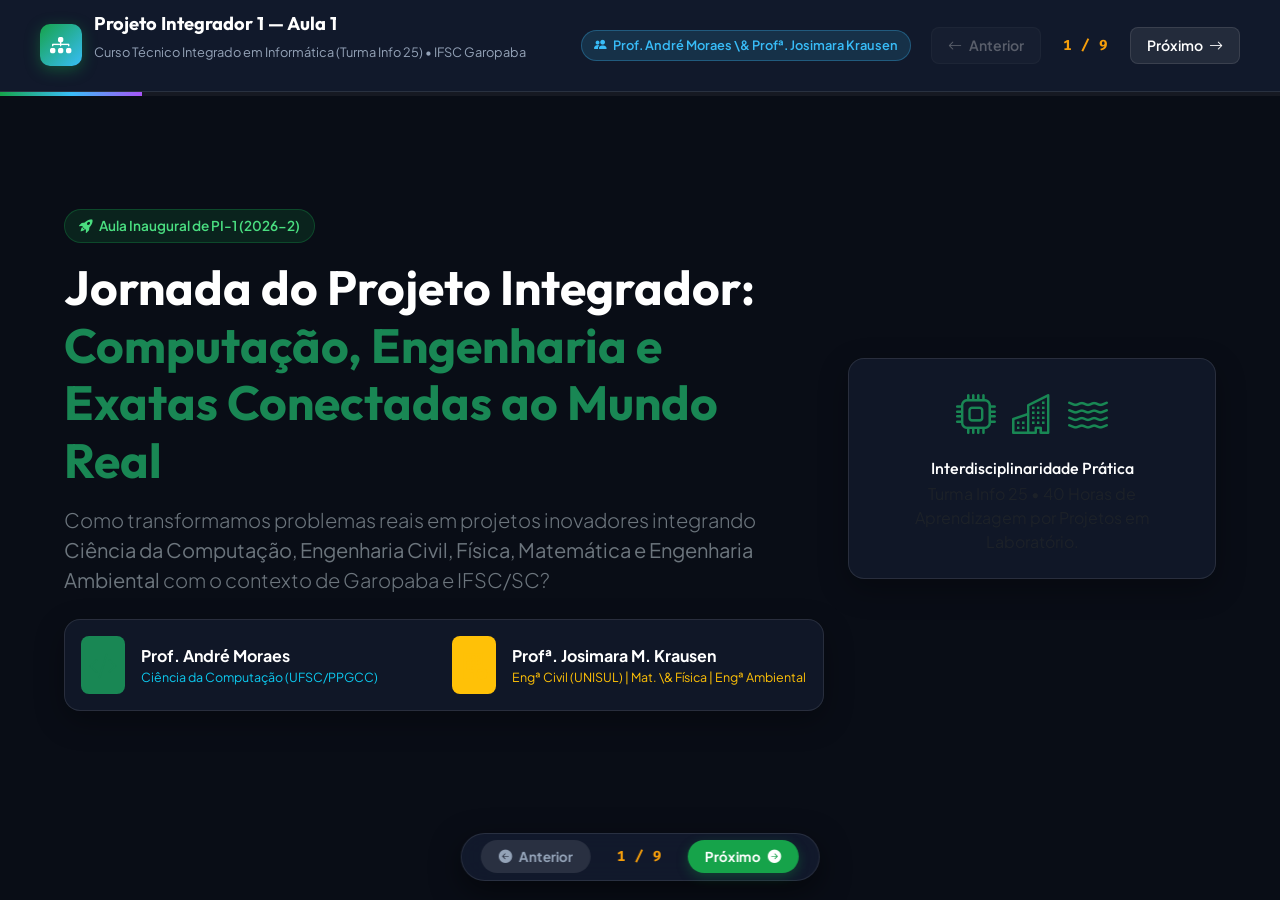
==== commit 24bd8c11: "Inclui temáticas de Libras, Vídeo 360°, projetos do IFSC SC (NAPNE) e APL de Garopaba (Rota da Balei" ====
--- a/2026-2/aula-1-introducao-pi1/index.html
+++ b/2026-2/aula-1-introducao-pi1/index.html
@@ -71,7 +71,7 @@
       display: flex;
       justify-content: space-between;
       align-items: center;
-      padding: 0.9rem 2.5rem;
+      padding: 0.8rem 2.5rem;
       background: rgba(19, 27, 46, 0.9);
       backdrop-filter: blur(12px);
       border-bottom: 1px solid var(--border-color);
@@ -179,7 +179,7 @@
       visibility: hidden;
       transition: all 0.4s ease;
       transform: translateX(30px);
-      padding: 2rem 4rem 5rem 4rem;
+      padding: 1.8rem 4rem 5.5rem 4rem;
       display: flex;
       flex-direction: column;
       justify-content: center;
@@ -197,7 +197,7 @@
       background: rgba(19, 27, 46, 0.75);
       border: 1px solid var(--border-color);
       border-radius: var(--radius-lg);
-      padding: 1.5rem;
+      padding: 1.4rem;
       backdrop-filter: blur(10px);
       box-shadow: 0 10px 30px rgba(0, 0, 0, 0.3);
       transition: all 0.3s ease;
@@ -229,6 +229,28 @@
       border-radius: 50px;
       font-size: 0.8rem;
       font-weight: 600;
+    }
+
+    .badge-apl {
+      background: rgba(245, 158, 11, 0.15);
+      border: 1px solid rgba(245, 158, 11, 0.3);
+      color: var(--accent-amber);
+      padding: 0.2rem 0.5rem;
+      border-radius: 4px;
+      font-size: 0.7rem;
+      font-weight: 700;
+      text-transform: uppercase;
+    }
+
+    .badge-ifsc {
+      background: rgba(16, 185, 129, 0.15);
+      border: 1px solid rgba(16, 185, 129, 0.3);
+      color: var(--accent-emerald);
+      padding: 0.2rem 0.5rem;
+      border-radius: 4px;
+      font-size: 0.7rem;
+      font-weight: 700;
+      text-transform: uppercase;
     }
 
     /* CARDS INTERDISCIPLINARES ILUSTRADOS */
@@ -372,7 +394,7 @@
               <span class="text-success">Computação, Engenharia e Exatas Conectadas ao Mundo Real</span>
             </h2>
             <p class="lead text-secondary mb-4">
-              Como transformamos problemas reais em projetos inovadores integrando <strong>Ciência da Computação, Engenharia Civil, Física, Matemática e Engenharia Ambiental</strong>?
+              Como transformamos problemas reais em projetos inovadores integrando <strong>Ciência da Computação, Engenharia Civil, Física, Matemática e Engenharia Ambiental</strong> com o contexto de Garopaba e IFSC/SC?
             </p>
 
             <!-- CARD CORPO DOCENTE -->
@@ -397,7 +419,7 @@
                     </div>
                     <div>
                       <div class="fw-bold text-white">Profª. Josimara M. Krausen</div>
-                      <div class="text-warning extra-small" style="font-size: 0.78rem;">Engª Civil (UNISUL) | Mat. & Física | Engª Ambiental</div>
+                      <div class="text-warning extra-small" style="font-size: 0.78rem;">Engª Civil (UNISUL) | Mat. \& Física | Engª Ambiental</div>
                     </div>
                   </div>
                 </div>
@@ -501,7 +523,7 @@
           <div class="col-md-6">
             <div class="inter-card inter-card-math">
               <div class="d-flex align-items-center gap-2 mb-2">
-                <i class="bi bi-[#a855f7] bi-calculator-fill fs-3" style="color: var(--accent-purple);"></i>
+                <i class="bi bi-calculator-fill fs-3" style="color: var(--accent-purple);"></i>
                 <div>
                   <h3 class="h6 font-outfit fw-bold text-white mb-0">TI + Matemática \& Física Computacional</h3>
                   <span class="badge bg-purple text-white extra-small" style="background: var(--accent-purple); font-size: 0.68rem;">Especialidade Profª. Josimara</span>
@@ -548,44 +570,101 @@
         </div>
       </section>
 
-      <!-- SLIDE 4: EXEMPLOS VASTOS E ILUSTRADOS DE PROJETOS -->
+      <!-- SLIDE 4: EXEMPLOS VASTOS (LIBRAS, VÍDEO 360, APL GAROPABA & IFSC SC) -->
       <section class="slide" id="slide-4">
         <div class="mb-3">
-          <span class="badge-custom mb-2">
-            <i class="bi bi-images"></i> Exemplos Práticos Ilustrados
-          </span>
-          <h2 class="h3 fw-bold font-outfit text-white">Ideias de Projetos Interdisciplinares para Inspirar</h2>
-          <p class="text-secondary small">Exemplos concretos que você e sua equipe podem desenvolver durante o semestre:</p>
+          <div class="d-flex align-items-center justify-content-between flex-wrap gap-2 mb-1">
+            <span class="badge-custom">
+              <i class="bi bi-stars"></i> Ideias de Projetos Inspiradores
+            </span>
+            <span class="text-muted extra-small">Conectados ao IFSC SC \& Arranjo Produtivo de Garopaba</span>
+          </div>
+          <h2 class="h3 fw-bold font-outfit text-white mb-1">Exemplos Práticos: Libras, Vídeo 360° \& Impacto Local</h2>
+          <p class="text-secondary extra-small mb-0">Inspirações reais de como a computação resolve demandas de acessibilidade, cultura e ecologia:</p>
         </div>
 
         <div class="row g-3">
 
+          <!-- 1. LIBRAS & TECNOLOGIA ASSISTIVA -->
           <div class="col-md-4">
-            <div class="glass-card h-100 text-center p-3">
-              <div class="fs-1 text-warning mb-2"><i class="bi bi-house-gear-fill"></i></div>
-              <h3 class="h6 font-outfit text-white fw-bold">EcoConstrução Garopaba</h3>
+            <div class="glass-card h-100 p-3 border-info">
+              <div class="d-flex align-items-center justify-content-between mb-2">
+                <i class="bi bi-sign-language-fill text-info fs-2"></i>
+                <span class="badge-ifsc">NAPNE IFSC SC</span>
+              </div>
+              <h3 class="h6 font-outfit text-white fw-bold mb-1">Comunicação em Libras na Escola</h3>
               <p class="text-secondary extra-small mb-0" style="font-size: 0.78rem;">
-                Software web para cálculo de orçamento e pegada de carbono em obras civis sustentáveis da região.
-              </p>
-            </div>
-          </div>
-
+                Plataforma web/app interativo de sinais em <strong>Libras (Língua Brasileira de Sinais)</strong> com vídeos, avatares e glossário técnico para inclusão de alunos surdos no IFSC e órgãos de Garopaba.
+              </p>
+            </div>
+          </div>
+
+          <!-- 2. VÍDEO 360 & EXPLORAÇÃO AMBIENTAL -->
           <div class="col-md-4">
-            <div class="glass-card h-100 text-center p-3">
-              <div class="fs-1 text-info mb-2"><i class="bi bi-water"></i></div>
-              <h3 class="h6 font-outfit text-white fw-bold">MonitoraÁgua Garopaba</h3>
+            <div class="glass-card h-100 p-3 border-purple">
+              <div class="d-flex align-items-center justify-content-between mb-2">
+                <i class="bi bi-camera-reconstitution text-purple fs-2" style="color: var(--accent-purple);"></i>
+                <span class="badge-ifsc">Câmpus Garopaba</span>
+              </div>
+              <h3 class="h6 font-outfit text-white fw-bold mb-1">Tour Virtual 360° de Ambientes</h3>
               <p class="text-secondary extra-small mb-0" style="font-size: 0.78rem;">
-                Painel web conectado a sensores de turbidez/pH para acompanhamento comunitário das bacias de água.
-              </p>
-            </div>
-          </div>
-
+                Exploração imersiva em <strong>Vídeo/Foto 360°</strong> para visitação virtual guiada aos laboratórios do IFSC, patrimônio histórico do Centro de Garopaba e acervos de museus catarinenses.
+              </p>
+            </div>
+          </div>
+
+          <!-- 3. ROTA DA BALEIA FRANCA / TURISMO APL GAROPABA -->
           <div class="col-md-4">
-            <div class="glass-card h-100 text-center p-3">
-              <div class="fs-1 text-purple mb-2" style="color: var(--accent-purple);"><i class="bi bi-controller"></i></div>
-              <h3 class="h6 font-outfit text-white fw-bold">Simulador Físico de Ondas</h3>
+            <div class="glass-card h-100 p-3 border-amber">
+              <div class="d-flex align-items-center justify-content-between mb-2">
+                <i class="bi bi-water text-warning fs-2"></i>
+                <span class="badge-apl">APL Garopaba</span>
+              </div>
+              <h3 class="h6 font-outfit text-white fw-bold mb-1">Rota da Baleia Franca \& EcoTurismo</h3>
               <p class="text-secondary extra-small mb-0" style="font-size: 0.78rem;">
-                Jogo/Simulador educativo em Canvas/JS aplicando equações físicas de refração e ondas para surfe.
+                Sistema web interativo para avistamento de cetáceos, catalogação da fauna marinha local e guia de trilhas sustentáveis para turistas e moradores de Garopaba.
+              </p>
+            </div>
+          </div>
+
+          <!-- 4. BIM & ECO-CONSTRUÇÃO LITORÂNEA -->
+          <div class="col-md-4">
+            <div class="glass-card h-100 p-3 border-warning">
+              <div class="d-flex align-items-center justify-content-between mb-2">
+                <i class="bi bi-house-gear-fill text-warning fs-2"></i>
+                <span class="badge-docente">Engª Civil</span>
+              </div>
+              <h3 class="h6 font-outfit text-white fw-bold mb-1">EcoConstrução \& Orçamento (BIM)</h3>
+              <p class="text-secondary extra-small mb-0" style="font-size: 0.78rem;">
+                Calculadora web e simulador visual para orçamento de obras ecoeficientes e planejamento de construções sustentáveis adaptadas ao litoral catarinense.
+              </p>
+            </div>
+          </div>
+
+          <!-- 5. MONITORAMENTO SANITÁRIO DAS LAGOAS -->
+          <div class="col-md-4">
+            <div class="glass-card h-100 p-3 border-emerald">
+              <div class="d-flex align-items-center justify-content-between mb-2">
+                <i class="bi bi-activity text-emerald fs-2" style="color: var(--accent-emerald);"></i>
+                <span class="badge-apl">Lagoa Ibiraquera</span>
+              </div>
+              <h3 class="h6 font-outfit text-white fw-bold mb-1">MonitoraLagoas Garopaba</h3>
+              <p class="text-secondary extra-small mb-0" style="font-size: 0.78rem;">
+                Dashboard conectado a sensores comunitários para acompanhamento da balneabilidade, salinidade e qualidade da água nas lagoas e bacias locais.
+              </p>
+            </div>
+          </div>
+
+          <!-- 6. SIMULADOR FÍSICO / JOGOS EDUCATIVOS -->
+          <div class="col-md-4">
+            <div class="glass-card h-100 p-3 border-rose">
+              <div class="d-flex align-items-center justify-content-between mb-2">
+                <i class="bi bi-controller text-danger fs-2"></i>
+                <span class="badge-docente">Mat. \& Física</span>
+              </div>
+              <h3 class="h6 font-outfit text-white fw-bold mb-1">Simulador Físico/Matemático</h3>
+              <p class="text-secondary extra-small mb-0" style="font-size: 0.78rem;">
+                Motor gráfico web em Canvas/JS para simulação reativa de refração de ondas de surfe, mecânica dos esportes praianos ou equações de física do ensino médio.
               </p>
             </div>
           </div>
@@ -725,7 +804,7 @@
               
               <h4 class="h6 font-outfit text-white fw-bold mb-2">Exemplo Prático:</h4>
               <p class="text-secondary small mb-0">
-                <em>"Como um <strong>sistema web de mapas interativos</strong> pode ajudar <strong>moradores de Garopaba</strong> a monitorar a <strong>qualidade da água</strong> das praias e lagoas locais?"</em>
+                <em>"Como um <strong>tour virtual em vídeo 360°</strong> pode ajudar <strong>alunos visitantes</strong> a conhecer os <strong>laboratórios do IFSC Câmpus Garopaba</strong> antes do início das aulas?"</em>
               </p>
             </div>
           </div>
@@ -827,7 +906,7 @@
                     <h3 class="h6 font-outfit fw-bold mb-0">Passo 2: 3 Ideias</h3>
                   </div>
                   <p class="text-secondary extra-small mb-0" style="font-size: 0.82rem;">
-                    Discuta e proponha <strong>3 ideias de problemas reais</strong> conectando Informática com Engenharia, Física, Saúde ou Meio Ambiente.
+                    Discuta e proponha <strong>3 ideias de problemas reais</strong> (incluindo Libras, Vídeo 360°, Turismo Local ou Saneamento).
                   </p>
                 </div>
 
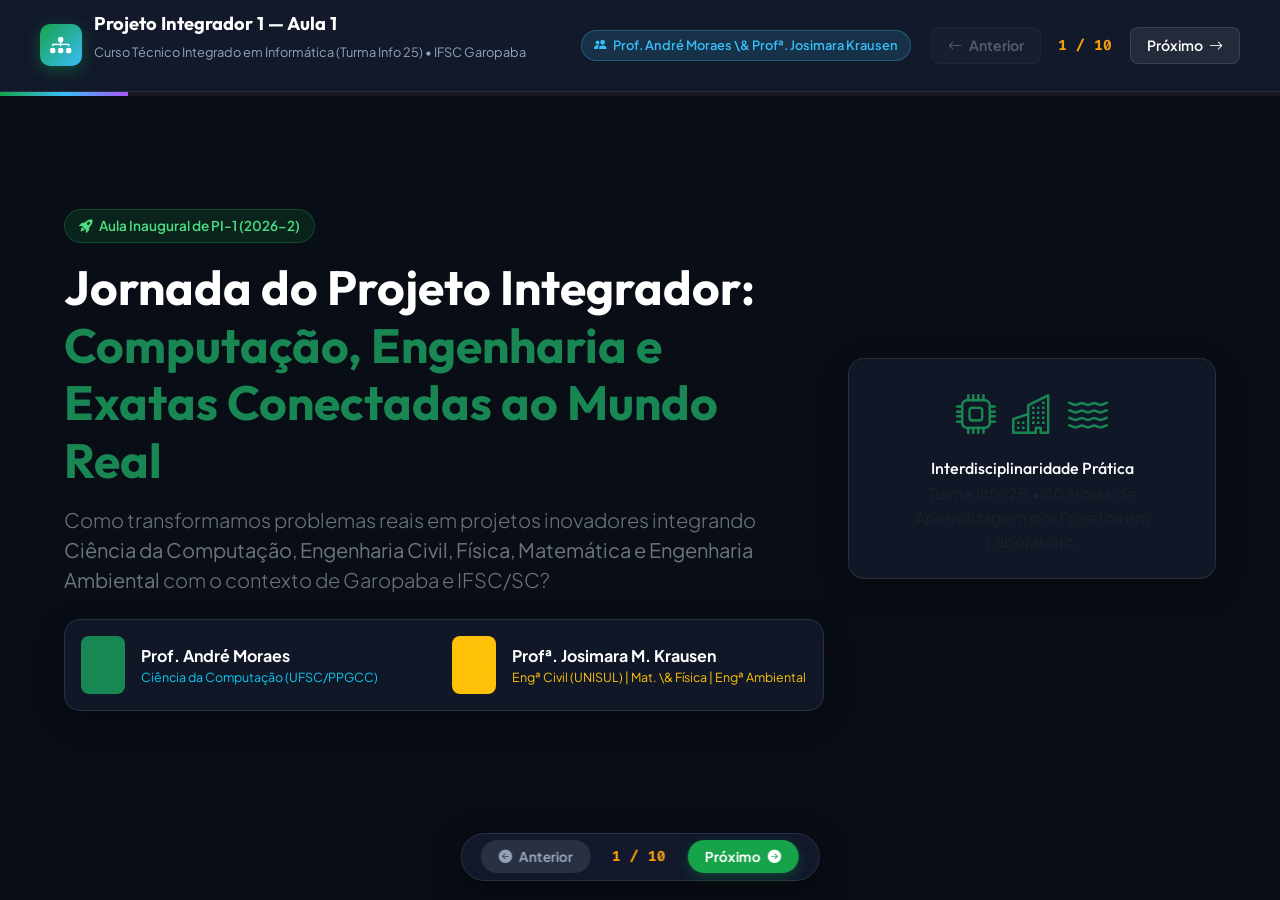
==== commit 4bf70bd4: "Adiciona Slide 5 com a Vitrine de Projetos Reais da Turma INF 24 (PI-2) incluindo repositórios GitHu" ====
--- a/2026-2/aula-1-introducao-pi1/index.html
+++ b/2026-2/aula-1-introducao-pi1/index.html
@@ -253,6 +253,62 @@
       text-transform: uppercase;
     }
 
+    .badge-tech {
+      background: rgba(255, 255, 255, 0.07);
+      border: 1px solid var(--border-color);
+      color: var(--text-muted);
+      padding: 0.15rem 0.45rem;
+      border-radius: 4px;
+      font-size: 0.68rem;
+      font-family: 'Fira Code', monospace;
+    }
+
+    /* BOTÕES DE REFERÊNCIA EXTERNA */
+    .btn-ref-link {
+      display: inline-flex;
+      align-items: center;
+      justify-content: center;
+      gap: 0.35rem;
+      background: rgba(255, 255, 255, 0.05);
+      border: 1px solid var(--border-color);
+      color: var(--accent-blue);
+      text-decoration: none;
+      padding: 0.35rem 0.75rem;
+      border-radius: 6px;
+      font-size: 0.75rem;
+      font-weight: 600;
+      transition: all 0.2s ease;
+    }
+
+    .btn-ref-link:hover {
+      background: var(--accent-blue);
+      color: #090d16;
+      border-color: var(--accent-blue);
+      transform: translateY(-1px);
+    }
+
+    .btn-youtube-link {
+      display: inline-flex;
+      align-items: center;
+      justify-content: center;
+      gap: 0.35rem;
+      background: rgba(239, 68, 68, 0.15);
+      border: 1px solid rgba(239, 68, 68, 0.3);
+      color: #f87171;
+      text-decoration: none;
+      padding: 0.35rem 0.75rem;
+      border-radius: 6px;
+      font-size: 0.75rem;
+      font-weight: 600;
+      transition: all 0.2s ease;
+    }
+
+    .btn-youtube-link:hover {
+      background: #ef4444;
+      color: white;
+      border-color: #ef4444;
+    }
+
     /* CARDS INTERDISCIPLINARES ILUSTRADOS */
     .inter-card {
       background: var(--bg-card);
@@ -367,7 +423,7 @@
         <button class="btn-nav" id="btn-prev" onclick="prevSlide()" disabled>
           <i class="bi bi-arrow-left"></i> Anterior
         </button>
-        <span class="slide-counter font-code" id="slide-counter">1 / 9</span>
+        <span class="slide-counter font-code" id="slide-counter">1 / 10</span>
         <button class="btn-nav" id="btn-next" onclick="nextSlide()">
           Próximo <i class="bi bi-arrow-right"></i>
         </button>
@@ -570,110 +626,410 @@
         </div>
       </section>
 
-      <!-- SLIDE 4: EXEMPLOS VASTOS (LIBRAS, VÍDEO 360, APL GAROPABA & IFSC SC) -->
+      <!-- SLIDE 4: EXEMPLOS VASTOS (LIBRAS, VÍDEO 360, APL GAROPABA & LINKS DE REFERÊNCIA) -->
       <section class="slide" id="slide-4">
         <div class="mb-3">
           <div class="d-flex align-items-center justify-content-between flex-wrap gap-2 mb-1">
             <span class="badge-custom">
-              <i class="bi bi-stars"></i> Ideias de Projetos Inspiradores
+              <i class="bi bi-stars"></i> Ideias de Projetos Inspiradores com Links
             </span>
             <span class="text-muted extra-small">Conectados ao IFSC SC \& Arranjo Produtivo de Garopaba</span>
           </div>
-          <h2 class="h3 fw-bold font-outfit text-white mb-1">Exemplos Práticos: Libras, Vídeo 360° \& Impacto Local</h2>
-          <p class="text-secondary extra-small mb-0">Inspirações reais de como a computação resolve demandas de acessibilidade, cultura e ecologia:</p>
+          <h2 class="h3 fw-bold font-outfit text-white mb-1">Exemplos Práticos com Materiais de Referência</h2>
+          <p class="text-secondary extra-small mb-0">Clique nos botões de referência de cada card para acessar exemplos e portais reais:</p>
         </div>
 
         <div class="row g-3">
 
           <!-- 1. LIBRAS & TECNOLOGIA ASSISTIVA -->
           <div class="col-md-4">
-            <div class="glass-card h-100 p-3 border-info">
-              <div class="d-flex align-items-center justify-content-between mb-2">
-                <i class="bi bi-sign-language-fill text-info fs-2"></i>
-                <span class="badge-ifsc">NAPNE IFSC SC</span>
-              </div>
-              <h3 class="h6 font-outfit text-white fw-bold mb-1">Comunicação em Libras na Escola</h3>
-              <p class="text-secondary extra-small mb-0" style="font-size: 0.78rem;">
-                Plataforma web/app interativo de sinais em <strong>Libras (Língua Brasileira de Sinais)</strong> com vídeos, avatares e glossário técnico para inclusão de alunos surdos no IFSC e órgãos de Garopaba.
-              </p>
+            <div class="glass-card h-100 p-3 d-flex flex-column justify-content-between border-info">
+              <div>
+                <div class="d-flex align-items-center justify-content-between mb-2">
+                  <i class="bi bi-sign-language-fill text-info fs-2"></i>
+                  <span class="badge-ifsc">NAPNE IFSC SC</span>
+                </div>
+                <h3 class="h6 font-outfit text-white fw-bold mb-1">Comunicação em Libras na Escola</h3>
+                <p class="text-secondary extra-small mb-2" style="font-size: 0.78rem;">
+                  Plataforma web/app interativo de sinais em <strong>Libras (Língua Brasileira de Sinais)</strong> com vídeos, avatares e glossário técnico para inclusão de alunos surdos no IFSC e órgãos de Garopaba.
+                </p>
+              </div>
+              <a href="https://www.vlibras.gov.br" target="_blank" class="btn-ref-link font-code mt-2">
+                <i class="bi bi-box-arrow-up-right me-1"></i> Referência: VLibras Govt
+              </a>
             </div>
           </div>
 
           <!-- 2. VÍDEO 360 & EXPLORAÇÃO AMBIENTAL -->
           <div class="col-md-4">
-            <div class="glass-card h-100 p-3 border-purple">
-              <div class="d-flex align-items-center justify-content-between mb-2">
-                <i class="bi bi-camera-reconstitution text-purple fs-2" style="color: var(--accent-purple);"></i>
-                <span class="badge-ifsc">Câmpus Garopaba</span>
-              </div>
-              <h3 class="h6 font-outfit text-white fw-bold mb-1">Tour Virtual 360° de Ambientes</h3>
-              <p class="text-secondary extra-small mb-0" style="font-size: 0.78rem;">
-                Exploração imersiva em <strong>Vídeo/Foto 360°</strong> para visitação virtual guiada aos laboratórios do IFSC, patrimônio histórico do Centro de Garopaba e acervos de museus catarinenses.
-              </p>
+            <div class="glass-card h-100 p-3 d-flex flex-column justify-content-between border-purple">
+              <div>
+                <div class="d-flex align-items-center justify-content-between mb-2">
+                  <i class="bi bi-camera-reconstitution text-purple fs-2" style="color: var(--accent-purple);"></i>
+                  <span class="badge-ifsc">Câmpus Garopaba</span>
+                </div>
+                <h3 class="h6 font-outfit text-white fw-bold mb-1">Tour Virtual 360° de Ambientes</h3>
+                <p class="text-secondary extra-small mb-2" style="font-size: 0.78rem;">
+                  Exploração imersiva em <strong>Vídeo/Foto 360°</strong> para visitação virtual guiada aos laboratórios do IFSC, patrimônio histórico do Centro de Garopaba e acervos de museus catarinenses.
+                </p>
+              </div>
+              <a href="https://artsandculture.google.com" target="_blank" class="btn-ref-link font-code mt-2" style="color: var(--accent-purple); border-color: rgba(168, 85, 247, 0.4);">
+                <i class="bi bi-box-arrow-up-right me-1"></i> Referência: Google Arts 360°
+              </a>
             </div>
           </div>
 
           <!-- 3. ROTA DA BALEIA FRANCA / TURISMO APL GAROPABA -->
           <div class="col-md-4">
-            <div class="glass-card h-100 p-3 border-amber">
-              <div class="d-flex align-items-center justify-content-between mb-2">
-                <i class="bi bi-water text-warning fs-2"></i>
-                <span class="badge-apl">APL Garopaba</span>
-              </div>
-              <h3 class="h6 font-outfit text-white fw-bold mb-1">Rota da Baleia Franca \& EcoTurismo</h3>
-              <p class="text-secondary extra-small mb-0" style="font-size: 0.78rem;">
-                Sistema web interativo para avistamento de cetáceos, catalogação da fauna marinha local e guia de trilhas sustentáveis para turistas e moradores de Garopaba.
-              </p>
+            <div class="glass-card h-100 p-3 d-flex flex-column justify-content-between border-amber">
+              <div>
+                <div class="d-flex align-items-center justify-content-between mb-2">
+                  <i class="bi bi-water text-warning fs-2"></i>
+                  <span class="badge-apl">APL Garopaba</span>
+                </div>
+                <h3 class="h6 font-outfit text-white fw-bold mb-1">Rota da Baleia Franca \& EcoTurismo</h3>
+                <p class="text-secondary extra-small mb-2" style="font-size: 0.78rem;">
+                  Sistema web interativo para avistamento de cetáceos, catalogação da fauna marinha local e guia de trilhas sustentáveis para turistas e moradores de Garopaba.
+                </p>
+              </div>
+              <a href="https://rotadabaleiafranca.com.br" target="_blank" class="btn-ref-link font-code mt-2" style="color: var(--accent-amber); border-color: rgba(245, 158, 11, 0.4);">
+                <i class="bi bi-box-arrow-up-right me-1"></i> Referência: Rota Baleia Franca
+              </a>
             </div>
           </div>
 
           <!-- 4. BIM & ECO-CONSTRUÇÃO LITORÂNEA -->
           <div class="col-md-4">
-            <div class="glass-card h-100 p-3 border-warning">
-              <div class="d-flex align-items-center justify-content-between mb-2">
-                <i class="bi bi-house-gear-fill text-warning fs-2"></i>
-                <span class="badge-docente">Engª Civil</span>
-              </div>
-              <h3 class="h6 font-outfit text-white fw-bold mb-1">EcoConstrução \& Orçamento (BIM)</h3>
-              <p class="text-secondary extra-small mb-0" style="font-size: 0.78rem;">
-                Calculadora web e simulador visual para orçamento de obras ecoeficientes e planejamento de construções sustentáveis adaptadas ao litoral catarinense.
-              </p>
+            <div class="glass-card h-100 p-3 d-flex flex-column justify-content-between border-warning">
+              <div>
+                <div class="d-flex align-items-center justify-content-between mb-2">
+                  <i class="bi bi-house-gear-fill text-warning fs-2"></i>
+                  <span class="badge-docente">Engª Civil</span>
+                </div>
+                <h3 class="h6 font-outfit text-white fw-bold mb-1">EcoConstrução \& Orçamento (BIM)</h3>
+                <p class="text-secondary extra-small mb-2" style="font-size: 0.78rem;">
+                  Calculadora web e simulador visual para orçamento de obras ecoeficientes e planejamento de construções sustentáveis adaptadas ao litoral catarinense.
+                </p>
+              </div>
+              <a href="https://www.gov.br/casacivil/pt-br/assuntos/estrategia-bim-br" target="_blank" class="btn-ref-link font-code mt-2" style="color: var(--accent-amber); border-color: rgba(245, 158, 11, 0.4);">
+                <i class="bi bi-box-arrow-up-right me-1"></i> Referência: Estratégia BIM BR
+              </a>
             </div>
           </div>
 
           <!-- 5. MONITORAMENTO SANITÁRIO DAS LAGOAS -->
           <div class="col-md-4">
-            <div class="glass-card h-100 p-3 border-emerald">
-              <div class="d-flex align-items-center justify-content-between mb-2">
-                <i class="bi bi-activity text-emerald fs-2" style="color: var(--accent-emerald);"></i>
-                <span class="badge-apl">Lagoa Ibiraquera</span>
-              </div>
-              <h3 class="h6 font-outfit text-white fw-bold mb-1">MonitoraLagoas Garopaba</h3>
-              <p class="text-secondary extra-small mb-0" style="font-size: 0.78rem;">
-                Dashboard conectado a sensores comunitários para acompanhamento da balneabilidade, salinidade e qualidade da água nas lagoas e bacias locais.
-              </p>
+            <div class="glass-card h-100 p-3 d-flex flex-column justify-content-between border-emerald">
+              <div>
+                <div class="d-flex align-items-center justify-content-between mb-2">
+                  <i class="bi bi-activity text-emerald fs-2" style="color: var(--accent-emerald);"></i>
+                  <span class="badge-apl">Lagoa Ibiraquera</span>
+                </div>
+                <h3 class="h6 font-outfit text-white fw-bold mb-1">MonitoraLagoas Garopaba</h3>
+                <p class="text-secondary extra-small mb-2" style="font-size: 0.78rem;">
+                  Dashboard conectado a sensores comunitários para acompanhamento da balneabilidade, salinidade e qualidade da água nas lagoas e bacias locais.
+                </p>
+              </div>
+              <a href="https://balneabilidade.ima.sc.gov.br" target="_blank" class="btn-ref-link font-code mt-2" style="color: var(--accent-emerald); border-color: rgba(16, 185, 129, 0.4);">
+                <i class="bi bi-box-arrow-up-right me-1"></i> Referência: IMA Balneabilidade
+              </a>
             </div>
           </div>
 
           <!-- 6. SIMULADOR FÍSICO / JOGOS EDUCATIVOS -->
           <div class="col-md-4">
-            <div class="glass-card h-100 p-3 border-rose">
-              <div class="d-flex align-items-center justify-content-between mb-2">
-                <i class="bi bi-controller text-danger fs-2"></i>
-                <span class="badge-docente">Mat. \& Física</span>
-              </div>
-              <h3 class="h6 font-outfit text-white fw-bold mb-1">Simulador Físico/Matemático</h3>
-              <p class="text-secondary extra-small mb-0" style="font-size: 0.78rem;">
-                Motor gráfico web em Canvas/JS para simulação reativa de refração de ondas de surfe, mecânica dos esportes praianos ou equações de física do ensino médio.
-              </p>
+            <div class="glass-card h-100 p-3 d-flex flex-column justify-content-between border-rose">
+              <div>
+                <div class="d-flex align-items-center justify-content-between mb-2">
+                  <i class="bi bi-controller text-danger fs-2"></i>
+                  <span class="badge-docente">Mat. \& Física</span>
+                </div>
+                <h3 class="h6 font-outfit text-white fw-bold mb-1">Simulador Físico/Matemático</h3>
+                <p class="text-secondary extra-small mb-2" style="font-size: 0.78rem;">
+                  Motor gráfico web em Canvas/JS para simulação reativa de refração de ondas de surfe, mecânica dos esportes praianos ou equações de física do ensino médio.
+                </p>
+              </div>
+              <a href="https://phet.colorado.edu/pt_BR/" target="_blank" class="btn-ref-link font-code mt-2" style="color: var(--accent-rose); border-color: rgba(244, 63, 94, 0.4);">
+                <i class="bi bi-box-arrow-up-right me-1"></i> Referência: PhET Simulações
+              </a>
             </div>
           </div>
 
         </div>
       </section>
 
-      <!-- SLIDE 5: AFUNILANDO: O QUE É UM PROJETO? -->
+      <!-- SLIDE 5 (NOVO): VITRINE DOS PROJETOS DA TURMA INF 24 (PROJETO INTEGRADOR II) -->
       <section class="slide" id="slide-5">
+        <div class="mb-3">
+          <div class="d-flex align-items-center justify-content-between flex-wrap gap-2 mb-1">
+            <span class="badge-custom" style="background: rgba(56, 189, 248, 0.15); color: var(--accent-blue); border-color: rgba(56, 189, 248, 0.3);">
+              <i class="bi bi-mortarboard-fill"></i> Projetos Reais da Turma INF 24 (PI-2)
+            </span>
+            <span class="text-muted extra-small">Projetos em Desenvolvimento no IFSC Garopaba</span>
+          </div>
+          <h2 class="h3 fw-bold font-outfit text-white mb-1">O que os Estudantes do 3º Ano Estão Criando?</h2>
+          <p class="text-secondary extra-small mb-0">Exemplos reais com repositórios no GitHub e vídeos de pitch dos colegas veteranos:</p>
+        </div>
+
+        <div class="row g-3">
+
+          <!-- 1. SMC: MONTAGEM DE COMPUTADORES -->
+          <div class="col-md-6 col-lg-4">
+            <div class="glass-card h-100 p-3 d-flex flex-column justify-content-between">
+              <div>
+                <div class="d-flex justify-content-between align-items-center mb-1">
+                  <span class="badge bg-success extra-small">Hardware \& Game</span>
+                  <span class="text-muted extra-small font-code">Lucas, Bernardo, Henrique</span>
+                </div>
+                <h3 class="h6 font-outfit text-white fw-bold mb-1">1. SMC: Montagem de PCs</h3>
+                <p class="text-secondary extra-small mb-2" style="font-size: 0.75rem;">
+                  Ferramenta virtual estilo drag-and-drop no Godot para aprendizado prático e interativo de peças de hardware.
+                </p>
+                <div class="d-flex gap-1 flex-wrap mb-2">
+                  <span class="badge-tech">Godot</span>
+                  <span class="badge-tech">Drag-n-Drop</span>
+                </div>
+              </div>
+              <div class="d-flex gap-2">
+                <a href="https://github.com/henriquec30-web/projeto_pi.git" target="_blank" class="btn-ref-link font-code flex-grow-1">
+                  <i class="bi bi-github"></i> GitHub
+                </a>
+                <a href="https://youtu.be/CPQ0VqHQGHg" target="_blank" class="btn-youtube-link font-code">
+                  <i class="bi bi-youtube"></i> Pitch
+                </a>
+              </div>
+            </div>
+          </div>
+
+          <!-- 2. JIFTV STREAMING -->
+          <div class="col-md-6 col-lg-4">
+            <div class="glass-card h-100 p-3 d-flex flex-column justify-content-between">
+              <div>
+                <div class="d-flex justify-content-between align-items-center mb-1">
+                  <span class="badge bg-info text-dark extra-small">Streaming \& Redes</span>
+                  <span class="text-muted extra-small font-code">Rodrigo, Eluney, João, Anderson</span>
+                </div>
+                <h3 class="h6 font-outfit text-white fw-bold mb-1">2. JifTV: Streaming Adaptativo</h3>
+                <p class="text-secondary extra-small mb-2" style="font-size: 0.75rem;">
+                  Transmissão ao vivo em tempo real dos jogos do IFSC (JIF) via streaming adaptativo + catálogo web de partidas.
+                </p>
+                <div class="d-flex gap-1 flex-wrap mb-2">
+                  <span class="badge-tech">Docker</span>
+                  <span class="badge-tech">OBS</span>
+                  <span class="badge-tech">Nginx</span>
+                </div>
+              </div>
+              <div class="d-flex gap-2">
+                <a href="https://github.com/yaurodzz/JifTV-StreamingAdaptativo.git" target="_blank" class="btn-ref-link font-code flex-grow-1">
+                  <i class="bi bi-github"></i> GitHub
+                </a>
+                <a href="https://youtu.be/B0tZgwmd4vg" target="_blank" class="btn-youtube-link font-code">
+                  <i class="bi bi-youtube"></i> Pitch
+                </a>
+              </div>
+            </div>
+          </div>
+
+          <!-- 3. CURSO POPULAR DE INFORMÁTICA -->
+          <div class="col-md-6 col-lg-4">
+            <div class="glass-card h-100 p-3 d-flex flex-column justify-content-between">
+              <div>
+                <div class="d-flex justify-content-between align-items-center mb-1">
+                  <span class="badge bg-warning text-dark extra-small">Extensão \& Inclusão</span>
+                  <span class="text-muted extra-small font-code">Pietro, Artur, Lucas Sehn</span>
+                </div>
+                <h3 class="h6 font-outfit text-white fw-bold mb-1">3. Curso Popular de Informática</h3>
+                <p class="text-secondary extra-small mb-2" style="font-size: 0.75rem;">
+                  Plataforma de extensão para capacitação de trabalhadores locais no uso de ferramentas computacionais acadêmicas.
+                </p>
+                <div class="d-flex gap-1 flex-wrap mb-2">
+                  <span class="badge-tech">Extensão</span>
+                  <span class="badge-tech">Google Docs</span>
+                </div>
+              </div>
+              <div class="d-flex gap-2">
+                <a href="https://github.com/PietroFachini/PI-Curso-Popular-de-Inform-tica-do-Trabalhador" target="_blank" class="btn-ref-link font-code flex-grow-1">
+                  <i class="bi bi-github"></i> GitHub Repos
+                </a>
+              </div>
+            </div>
+          </div>
+
+          <!-- 4. RASPORTA: FECHADURA BIOMÉTRICA -->
+          <div class="col-md-6 col-lg-4">
+            <div class="glass-card h-100 p-3 d-flex flex-column justify-content-between">
+              <div>
+                <div class="d-flex justify-content-between align-items-center mb-1">
+                  <span class="badge bg-danger extra-small">IoT \& Biometria</span>
+                  <span class="text-muted extra-small font-code">Petrus, Martin, Felipe</span>
+                </div>
+                <h3 class="h6 font-outfit text-white fw-bold mb-1">4. RasPorta: Fechadura Biométrica</h3>
+                <p class="text-secondary extra-small mb-2" style="font-size: 0.75rem;">
+                  Fechadura automática inteligente controlada por biometria, leitor de digitais, Raspberry Pi, Flask e SQLite.
+                </p>
+                <div class="d-flex gap-1 flex-wrap mb-2">
+                  <span class="badge-tech">Raspberry Pi</span>
+                  <span class="badge-tech">Flask</span>
+                  <span class="badge-tech">SQLite</span>
+                </div>
+              </div>
+              <div class="d-flex gap-2">
+                <a href="https://github.com/petrusgunder/projeto-rasptraca" target="_blank" class="btn-ref-link font-code flex-grow-1">
+                  <i class="bi bi-github"></i> GitHub
+                </a>
+                <a href="https://youtu.be/qFKXWlbp3Lg" target="_blank" class="btn-youtube-link font-code">
+                  <i class="bi bi-youtube"></i> Pitch
+                </a>
+              </div>
+            </div>
+          </div>
+
+          <!-- 5. D20HUB: RPG DE MESA -->
+          <div class="col-md-6 col-lg-4">
+            <div class="glass-card h-100 p-3 d-flex flex-column justify-content-between">
+              <div>
+                <div class="d-flex justify-content-between align-items-center mb-1">
+                  <span class="badge bg-purple text-white extra-small" style="background: var(--accent-purple);">Web \& RPG Cultura</span>
+                  <span class="text-muted extra-small font-code">Nicolas, Eduardo, H. Gama</span>
+                </div>
+                <h3 class="h6 font-outfit text-white fw-bold mb-1">5. D20Hub: Gerenciador de RPG</h3>
+                <p class="text-secondary extra-small mb-2" style="font-size: 0.75rem;">
+                  Plataforma web de fichas de personagens, salas em tempo real e incentivo ao RPG de mesa como ferramenta educacional.
+                </p>
+                <div class="d-flex gap-1 flex-wrap mb-2">
+                  <span class="badge-tech">Django</span>
+                  <span class="badge-tech">TypeScript</span>
+                  <span class="badge-tech">WebSockets</span>
+                </div>
+              </div>
+              <div class="d-flex gap-2">
+                <a href="https://github.com/Nicolas0413/d20hub_project" target="_blank" class="btn-ref-link font-code flex-grow-1">
+                  <i class="bi bi-github"></i> GitHub
+                </a>
+                <a href="https://youtu.be/UQryzKcBu1A" target="_blank" class="btn-youtube-link font-code">
+                  <i class="bi bi-youtube"></i> Pitch
+                </a>
+              </div>
+            </div>
+          </div>
+
+          <!-- 6. ACERVO MAGE 3D -->
+          <div class="col-md-6 col-lg-4">
+            <div class="glass-card h-100 p-3 d-flex flex-column justify-content-between">
+              <div>
+                <div class="d-flex justify-content-between align-items-center mb-1">
+                  <span class="badge bg-primary extra-small">Modelagem 3D</span>
+                  <span class="text-muted extra-small font-code">Raul, Pedro, Augusto, Cecília</span>
+                </div>
+                <h3 class="h6 font-outfit text-white fw-bold mb-1">6. Acervo Digital MAGe 3D</h3>
+                <p class="text-secondary extra-small mb-2" style="font-size: 0.75rem;">
+                  Visualizador web de modelos 3D fotogramétricos dos equipamentos do laboratório MAGe do IFSC Garopaba.
+                </p>
+                <div class="d-flex gap-1 flex-wrap mb-2">
+                  <span class="badge-tech">Blender</span>
+                  <span class="badge-tech">Polycam</span>
+                  <span class="badge-tech">Sketchfab</span>
+                </div>
+              </div>
+              <div class="d-flex gap-2">
+                <a href="https://github.com/PedroHvieiraC/Acervo-Digital-MAGe.git" target="_blank" class="btn-ref-link font-code flex-grow-1">
+                  <i class="bi bi-github"></i> GitHub
+                </a>
+              </div>
+            </div>
+          </div>
+
+          <!-- 7. MÚSICA, JOGO E ATENÇÃO -->
+          <div class="col-md-6 col-lg-4">
+            <div class="glass-card h-100 p-3 d-flex flex-column justify-content-between">
+              <div>
+                <div class="d-flex justify-content-between align-items-center mb-1">
+                  <span class="badge bg-secondary extra-small">Gamificação \& Educação</span>
+                  <span class="text-muted extra-small font-code">Luisa Narvaz</span>
+                </div>
+                <h3 class="h6 font-outfit text-white fw-bold mb-1">7. Música, Jogo e Atenção</h3>
+                <p class="text-secondary extra-small mb-2" style="font-size: 0.75rem;">
+                  Jogo musical interativo em Pygame e Raspberry Pi para auxílio de crianças com dificuldades de atenção escolar.
+                </p>
+                <div class="d-flex gap-1 flex-wrap mb-2">
+                  <span class="badge-tech">Pygame</span>
+                  <span class="badge-tech">Raspberry Pi</span>
+                </div>
+              </div>
+              <div class="d-flex gap-2">
+                <a href="https://github.com/luisablankenburg08/jogo_pygame.git" target="_blank" class="btn-ref-link font-code flex-grow-1">
+                  <i class="bi bi-github"></i> GitHub
+                </a>
+                <a href="https://youtu.be/Wm4SfQHkzHI" target="_blank" class="btn-youtube-link font-code">
+                  <i class="bi bi-youtube"></i> Pitch
+                </a>
+              </div>
+            </div>
+          </div>
+
+          <!-- 8. ESTAÇÃO METEOROLÓGICA -->
+          <div class="col-md-6 col-lg-4">
+            <div class="glass-card h-100 p-3 d-flex flex-column justify-content-between">
+              <div>
+                <div class="d-flex justify-content-between align-items-center mb-1">
+                  <span class="badge bg-success extra-small">IoT \& Clima</span>
+                  <span class="text-muted extra-small font-code">Beatriz, Laura, Oriana, Sophie, Vic</span>
+                </div>
+                <h3 class="h6 font-outfit text-white fw-bold mb-1">8. Estação Meteorológica IFSC</h3>
+                <p class="text-secondary extra-small mb-2" style="font-size: 0.75rem;">
+                  Estação meteorológica de baixo custo com Raspberry Pi e sensores (BME280) para dados de clima educacionais.
+                </p>
+                <div class="d-flex gap-1 flex-wrap mb-2">
+                  <span class="badge-tech">BME280</span>
+                  <span class="badge-tech">Python</span>
+                  <span class="badge-tech">Raspberry</span>
+                </div>
+              </div>
+              <div class="d-flex gap-2">
+                <a href="https://github.com/sophirie/Estacao-Meteorologica-no-IFSC-Garopaba.git" target="_blank" class="btn-ref-link font-code flex-grow-1">
+                  <i class="bi bi-github"></i> GitHub
+                </a>
+                <a href="https://youtu.be/Vu1pXKOnp58" target="_blank" class="btn-youtube-link font-code">
+                  <i class="bi bi-youtube"></i> Pitch
+                </a>
+              </div>
+            </div>
+          </div>
+
+          <!-- 9. SCOUT DE VÔLEI -->
+          <div class="col-md-6 col-lg-4">
+            <div class="glass-card h-100 p-3 d-flex flex-column justify-content-between">
+              <div>
+                <div class="d-flex justify-content-between align-items-center mb-1">
+                  <span class="badge bg-warning text-dark extra-small">Web App \& Esportes</span>
+                  <span class="text-muted extra-small font-code">Nathan, João Contreira, Pedro E</span>
+                </div>
+                <h3 class="h6 font-outfit text-white fw-bold mb-1">9. Volleyball Scout</h3>
+                <p class="text-secondary extra-small mb-2" style="font-size: 0.75rem;">
+                  Aplicativo web móvel para estatísticas de scout em partidas de vôlei para autoanálise e estratégias de equipe.
+                </p>
+                <div class="d-flex gap-1 flex-wrap mb-2">
+                  <span class="badge-tech">TypeScript</span>
+                  <span class="badge-tech">Web App</span>
+                  <span class="badge-tech">PWA</span>
+                </div>
+              </div>
+              <div class="d-flex gap-2">
+                <a href="https://github.com/ImEnrik/Volleyball-scout" target="_blank" class="btn-ref-link font-code flex-grow-1">
+                  <i class="bi bi-github"></i> GitHub
+                </a>
+                <a href="https://www.youtube.com/watch?v=-PZDz0iYYZQ" target="_blank" class="btn-youtube-link font-code">
+                  <i class="bi bi-youtube"></i> Pitch
+                </a>
+              </div>
+            </div>
+          </div>
+
+        </div>
+      </section>
+
+      <!-- SLIDE 6: AFUNILANDO: O QUE É UM PROJETO? -->
+      <section class="slide" id="slide-6">
         <div class="mb-4">
           <span class="badge-custom mb-2">
             <i class="bi bi-funnel-fill"></i> Afunilando Conceitos
@@ -715,8 +1071,8 @@
         </div>
       </section>
 
-      <!-- SLIDE 6: OS 4 PILARES DO NOSSO SEMESTRE -->
-      <section class="slide" id="slide-6">
+      <!-- SLIDE 7: OS 4 PILARES DO NOSSO SEMESTRE -->
+      <section class="slide" id="slide-7">
         <div class="mb-3">
           <span class="badge-custom mb-2">
             <i class="bi bi-columns-gap"></i> Estrutura da UC
@@ -784,8 +1140,8 @@
         </div>
       </section>
 
-      <!-- SLIDE 7: A ARTE DE IDENTIFICAR UM BOM PROBLEMA -->
-      <section class="slide" id="slide-7">
+      <!-- SLIDE 8: A ARTE DE IDENTIFICAR UM BOM PROBLEMA -->
+      <section class="slide" id="slide-8">
         <div class="mb-4">
           <span class="badge-custom mb-2">
             <i class="bi bi-search"></i> Primeiro Conceito Prático
@@ -823,8 +1179,8 @@
         </div>
       </section>
 
-      <!-- SLIDE 8: NOSSO KIT DE FERRAMENTAS -->
-      <section class="slide" id="slide-8">
+      <!-- SLIDE 9: NOSSO KIT DE FERRAMENTAS -->
+      <section class="slide" id="slide-9">
         <div class="mb-4">
           <span class="badge-custom mb-2">
             <i class="bi bi-tools"></i> Nosso Kit de Ferramentas
@@ -876,8 +1232,8 @@
         </div>
       </section>
 
-      <!-- SLIDE 9: ATIVIDADE PRÁTICA DA AULA -->
-      <section class="slide" id="slide-9">
+      <!-- SLIDE 10: ATIVIDADE PRÁTICA DA AULA -->
+      <section class="slide" id="slide-10">
         <div class="mb-4 text-center">
           <span class="badge-custom mb-2">
             <i class="bi bi-flag-fill"></i> Atividade Prática da Aula 1
@@ -906,7 +1262,7 @@
                     <h3 class="h6 font-outfit fw-bold mb-0">Passo 2: 3 Ideias</h3>
                   </div>
                   <p class="text-secondary extra-small mb-0" style="font-size: 0.82rem;">
-                    Discuta e proponha <strong>3 ideias de problemas reais</strong> (incluindo Libras, Vídeo 360°, Turismo Local ou Saneamento).
+                    Discuta e proponha <strong>3 ideias de problemas reais</strong> (inspire-se nos projetos da INF 24, Libras, Vídeo 360° ou Ecologia).
                   </p>
                 </div>
 
@@ -933,7 +1289,7 @@
         <i class="bi bi-arrow-left-circle-fill"></i> Anterior
       </button>
 
-      <span class="slide-counter font-code" id="bottom-slide-counter">1 / 9</span>
+      <span class="slide-counter font-code" id="bottom-slide-counter">1 / 10</span>
 
       <button class="btn-slide-nav" id="btn-bottom-next" onclick="nextSlide()">
         Próximo <i class="bi bi-arrow-right-circle-fill"></i>
